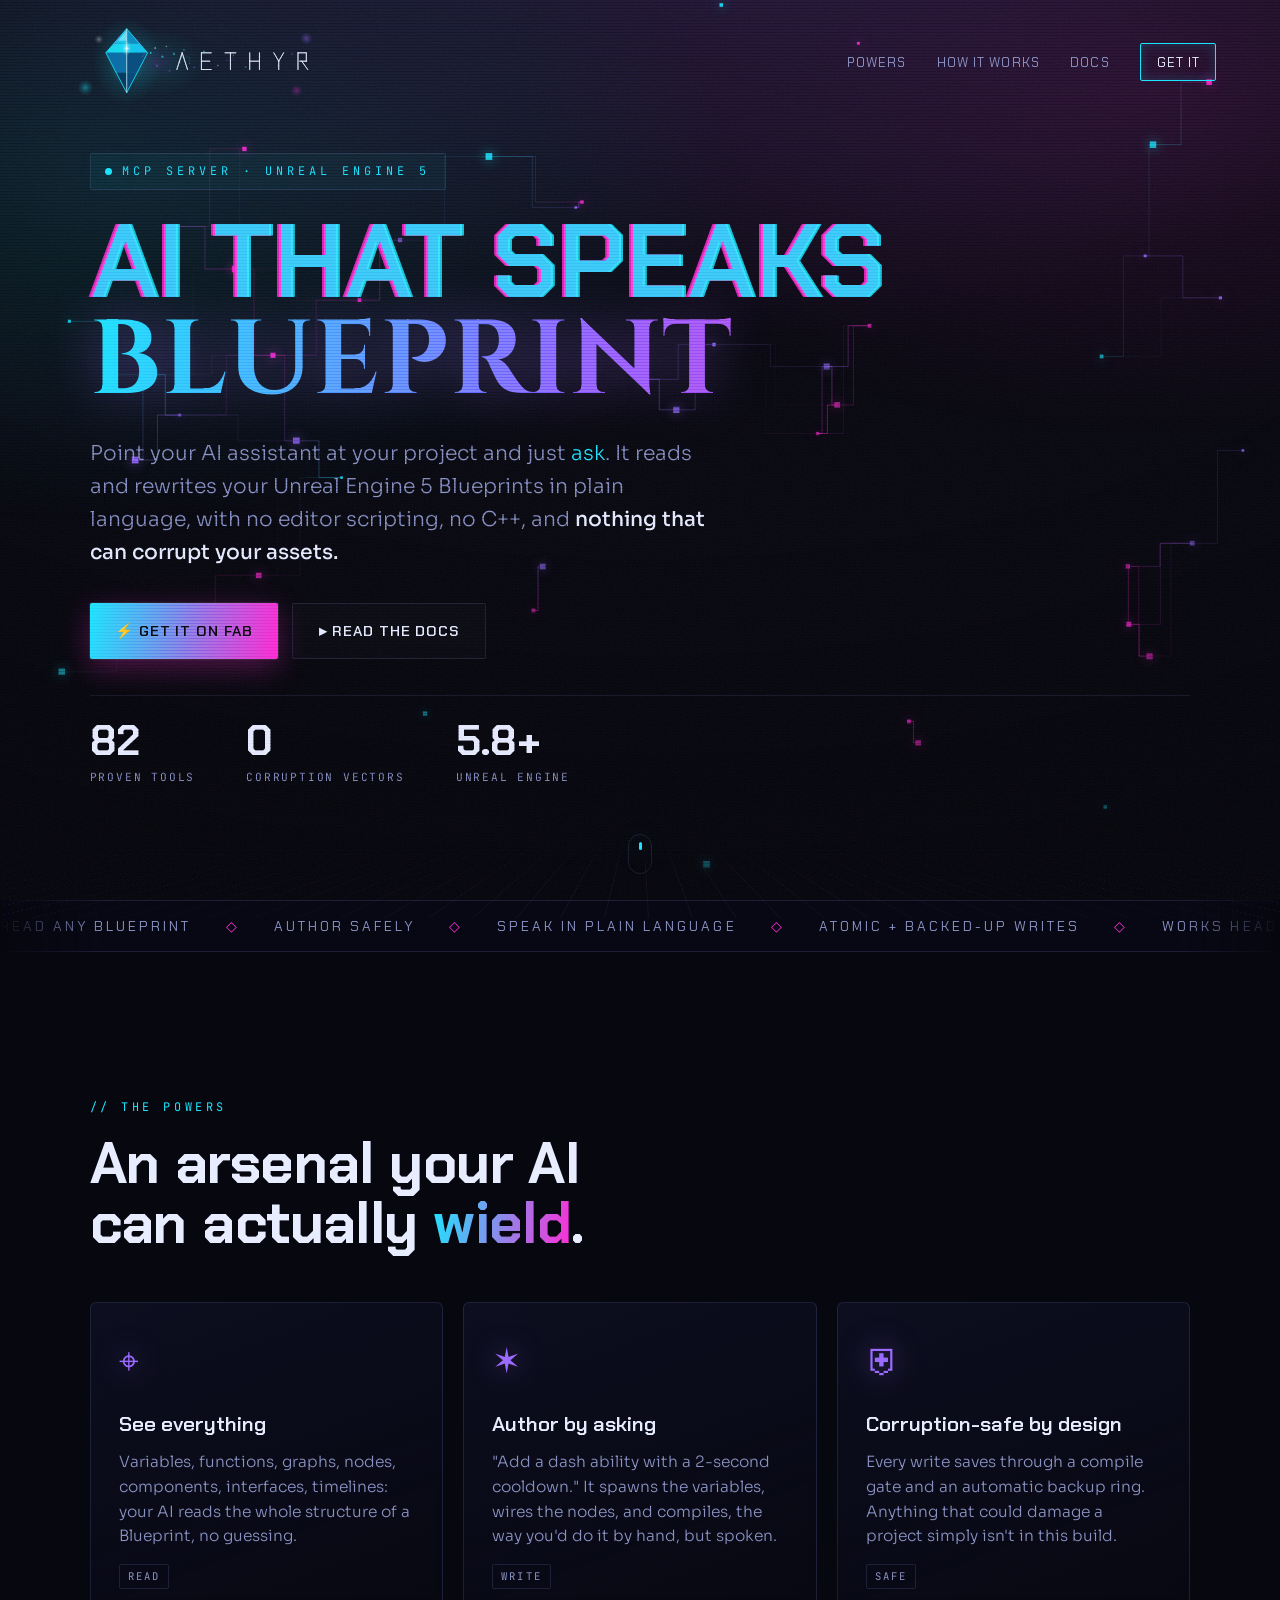
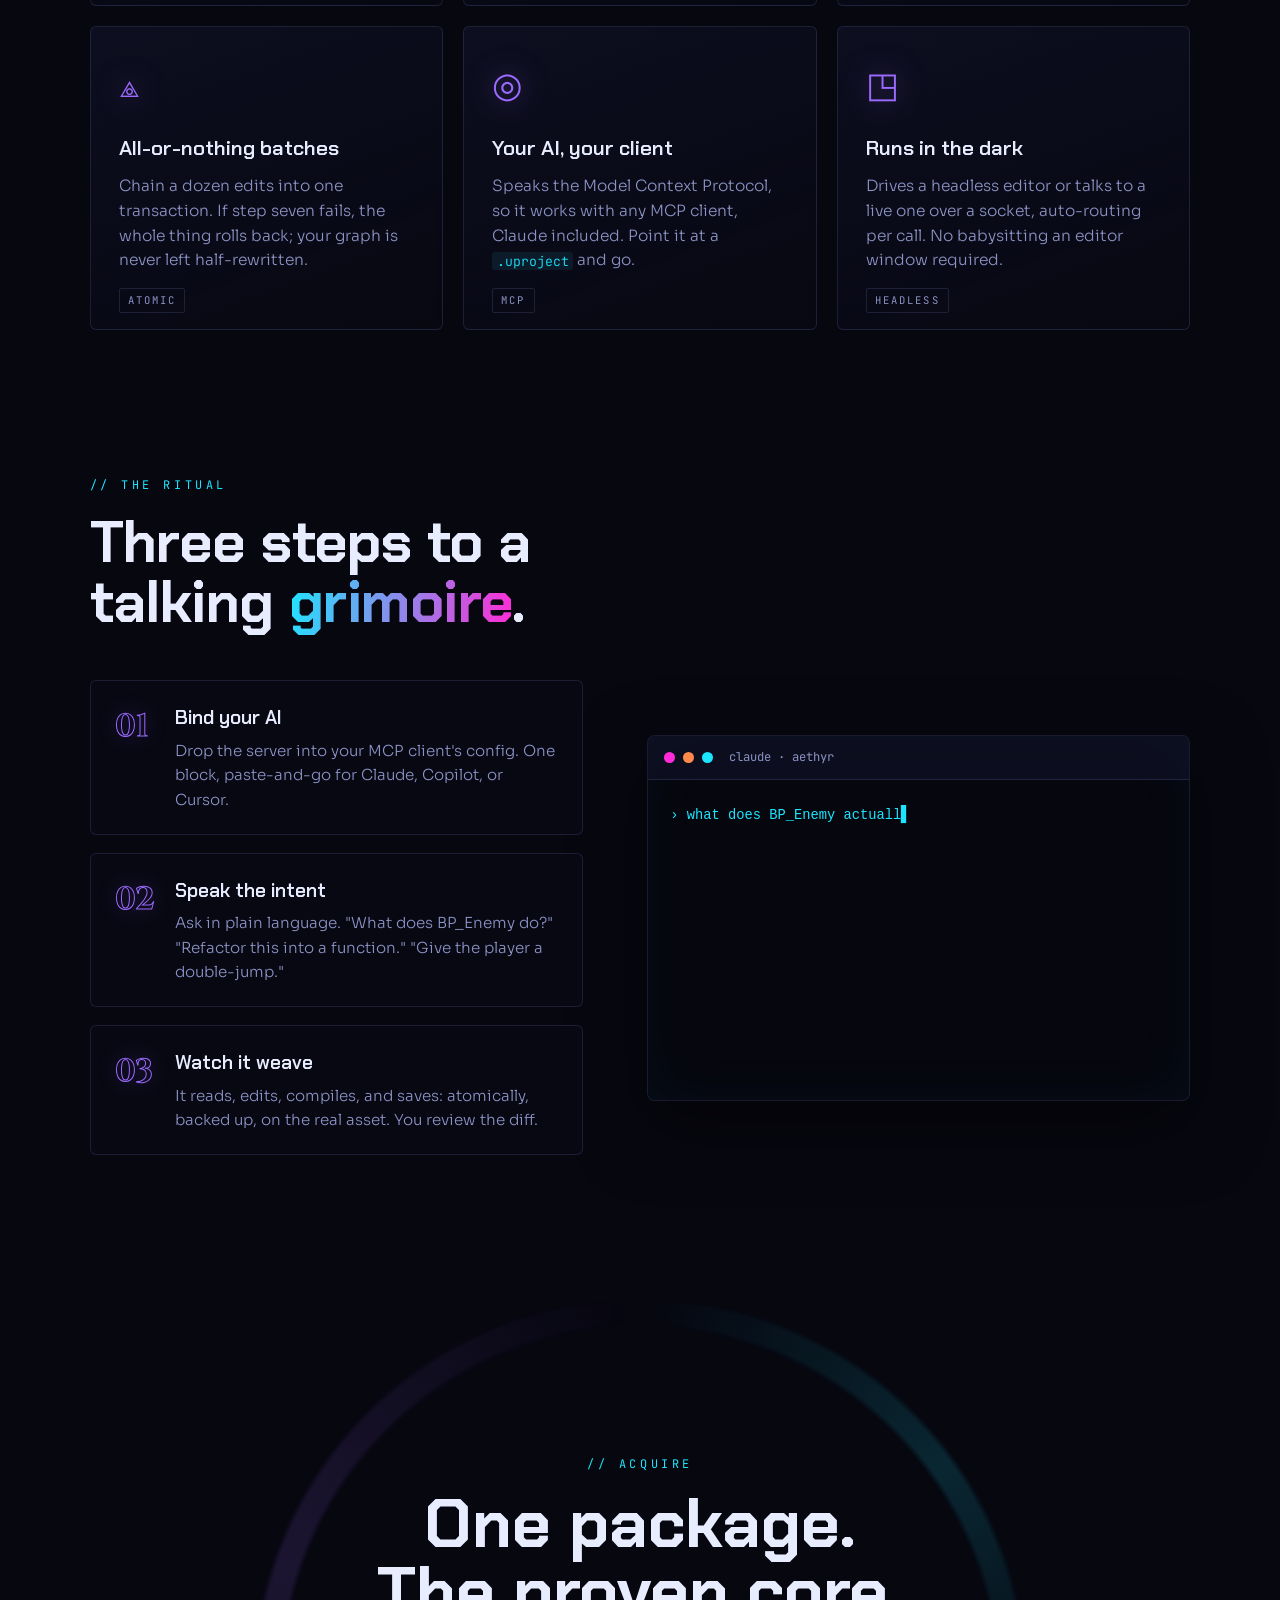
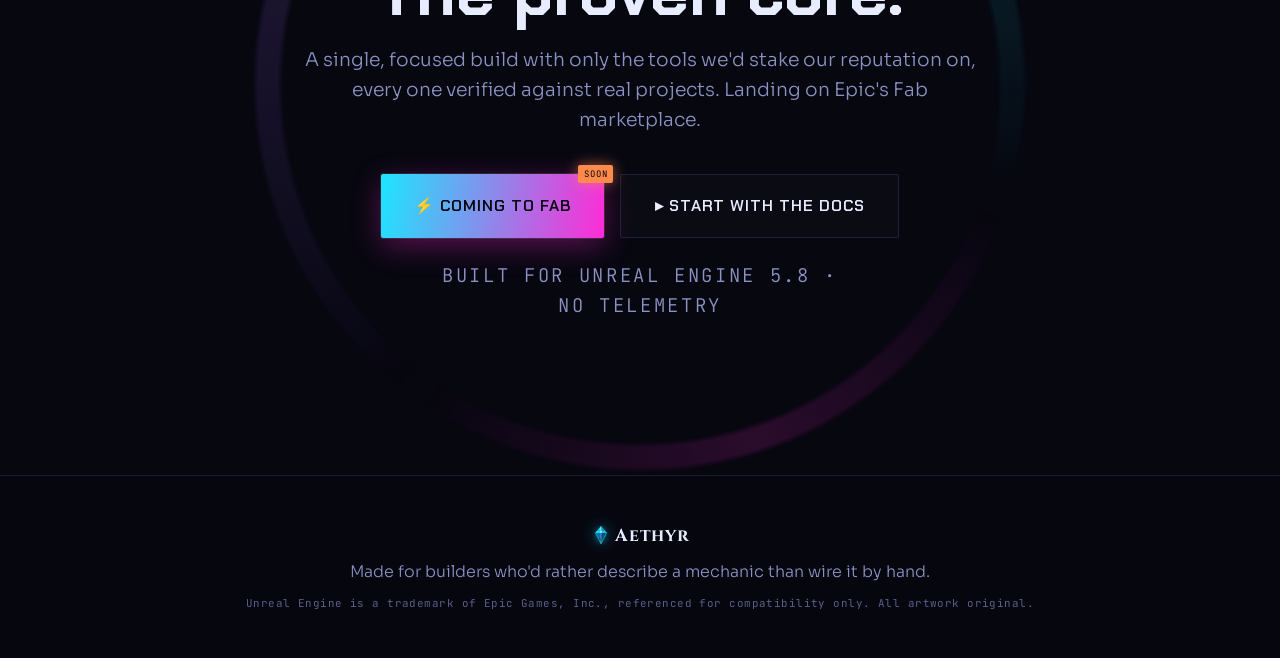
==== index.html @ cbe8a931 "Initial commit: Aethyr MCP product site Co-Authored-By: Claude Sonnet 4.6 <noreply@anthropic.com>" ====
<!DOCTYPE html>
<html lang="en">
<head>
<meta charset="UTF-8" />
<meta name="viewport" content="width=device-width, initial-scale=1.0" />
<title>Aethyr for Unreal Engine 5: AI that speaks Blueprint</title>
<meta name="description" content="A corruption-safe MCP server that lets any MCP client read and author Unreal Engine 5 Blueprints in plain language. 82 proven tools. No editor scripting." />
<link rel="preconnect" href="https://fonts.googleapis.com" />
<link rel="preconnect" href="https://fonts.gstatic.com" crossorigin />
<link href="https://fonts.googleapis.com/css2?family=Chakra+Petch:wght@400;500;600;700&family=Cinzel:wght@500;600;700&family=JetBrains+Mono:wght@400;500&family=Sora:wght@300;400;500;600&display=swap" rel="stylesheet" />
<link rel="stylesheet" href="css/styles.css" />
<link rel="icon" type="image/svg+xml" href="img/brand/aethyr-crystal.svg" />
<link rel="icon" type="image/png" sizes="48x48" href="img/brand/aethyr-favicon-48.png" />
<link rel="icon" type="image/png" sizes="32x32" href="img/brand/aethyr-favicon-32.png" />
<link rel="icon" type="image/png" sizes="16x16" href="img/brand/aethyr-favicon-16.png" />
<link rel="apple-touch-icon" href="img/brand/aethyr-icon-512.png" />
<meta name="theme-color" content="#070710" />
<!-- og:image should become an absolute https URL (plus a 1200x630 social card) once the domain is set. -->
<meta property="og:title" content="Aethyr for Unreal Engine 5: AI that speaks Blueprint" />
<meta property="og:description" content="A corruption-safe MCP server that lets any MCP client read and author Unreal Engine 5 Blueprints in plain language." />
<meta property="og:image" content="img/brand/aethyr-icon-512.png" />
<meta property="og:type" content="website" />
<meta name="twitter:card" content="summary_large_image" />
</head>
<body>

<!-- atmospheric overlays -->
<canvas id="constellation" aria-hidden="true"></canvas>
<div class="grid-horizon" aria-hidden="true"></div>
<div class="scanlines" aria-hidden="true"></div>
<div class="grain" aria-hidden="true"></div>
<div class="vignette" aria-hidden="true"></div>

<!-- nav -->
<header class="nav" id="nav">
  <a class="brand" href="#top" aria-label="Aethyr, home">
    <svg class="brand-lockup" xmlns="http://www.w3.org/2000/svg" viewBox="0 0 1120 380" role="img" aria-label="Aethyr">
      <title>Aethyr</title>
      <desc>Cyan crystal mark with the AETHYR wordmark and a particle weave on a deep void field.</desc>
      <!-- AETHYR master lockup. Palette per STYLE_GUIDE.md :root tokens. Cyan-led, white wordmark, void black. -->
      <defs>
        <radialGradient id="gemAura"><stop offset="0%" stop-color="#1ce6ff" stop-opacity=".40"/><stop offset="55%" stop-color="#1ce6ff" stop-opacity=".10"/><stop offset="100%" stop-color="#1ce6ff" stop-opacity="0"/></radialGradient>
        <radialGradient id="leak"><stop offset="0%" stop-color="#9b6bff" stop-opacity=".16"/><stop offset="45%" stop-color="#1ce6ff" stop-opacity=".06"/><stop offset="100%" stop-color="#1ce6ff" stop-opacity="0"/></radialGradient>
        <radialGradient id="coreGlow"><stop offset="0%" stop-color="#ffffff" stop-opacity=".85"/><stop offset="45%" stop-color="#bff7ff" stop-opacity=".30"/><stop offset="100%" stop-color="#bff7ff" stop-opacity="0"/></radialGradient>
        <radialGradient id="bokehCyan"><stop offset="0%" stop-color="#1ce6ff" stop-opacity=".42"/><stop offset="55%" stop-color="#1ce6ff" stop-opacity=".14"/><stop offset="100%" stop-color="#1ce6ff" stop-opacity="0"/></radialGradient>
        <radialGradient id="bokehViolet"><stop offset="0%" stop-color="#9b6bff" stop-opacity=".42"/><stop offset="55%" stop-color="#9b6bff" stop-opacity=".14"/><stop offset="100%" stop-color="#9b6bff" stop-opacity="0"/></radialGradient>
        <radialGradient id="bokehWhite"><stop offset="0%" stop-color="#e8ecff" stop-opacity=".38"/><stop offset="55%" stop-color="#e8ecff" stop-opacity=".12"/><stop offset="100%" stop-color="#e8ecff" stop-opacity="0"/></radialGradient>
        <radialGradient id="bokehMag"><stop offset="0%" stop-color="#ff2bd6" stop-opacity=".34"/><stop offset="55%" stop-color="#ff2bd6" stop-opacity=".12"/><stop offset="100%" stop-color="#ff2bd6" stop-opacity="0"/></radialGradient>
        <filter id="glow" x="-60%" y="-60%" width="220%" height="220%"><feGaussianBlur stdDeviation="2.6" result="b"/><feMerge><feMergeNode in="b"/><feMergeNode in="SourceGraphic"/></feMerge></filter>
      </defs>

      <ellipse cx="270" cy="185" rx="150" ry="190" fill="url(#gemAura)"/>
      <ellipse cx="400" cy="190" rx="220" ry="150" fill="url(#leak)"/>

      <!-- crystal -->
      <g>
        <polygon points="270,46 215,110 270,110" fill="#16c4ec"/>
        <polygon points="270,54 232,98 270,98" fill="#aef2ff" opacity=".55"/>
        <polygon points="270,46 270,110 325,110" fill="#0e8fc0"/>
        <polygon points="215,110 180,150 270,150 270,110" fill="#1ce6ff" opacity=".92"/>
        <polygon points="325,110 270,110 270,150 360,150" fill="#16c4ec"/>
        <polygon points="180,150 270,150 270,236 225,236" fill="#0e6ea8"/>
        <polygon points="270,150 360,150 315,236 270,236" fill="#0a4f80"/>
        <polygon points="225,236 270,236 270,322" fill="#083b62"/>
        <polygon points="270,236 315,236 270,322" fill="#0a4a78"/>
        <g class="xtl-edge" stroke="#1ce6ff" stroke-width="1" opacity=".35">
          <line x1="215" y1="110" x2="325" y2="110"/>
          <line x1="180" y1="150" x2="360" y2="150"/>
          <line x1="225" y1="236" x2="315" y2="236"/>
        </g>
        <ellipse class="xtl-core" cx="270" cy="130" rx="20" ry="34" fill="url(#coreGlow)"/>
        <g filter="url(#glow)" opacity=".9"><path d="M270,116 L272,130 L270,150 L268,130 Z" fill="#ffffff"/><path d="M256,131 L270,129 L284,131 L270,133 Z" fill="#ffffff" opacity=".7"/></g>
        <g filter="url(#glow)">
          <polygon class="xtl-edge" points="270,46 360,150 270,322 180,150" fill="none" stroke="#1ce6ff" stroke-width="2.2"/>
          <line class="xtl-cut" x1="270" y1="46" x2="270" y2="322" stroke="#cdf6ff" stroke-width="2"/>
          <line class="xtl-glint-violet" x1="300" y1="80" x2="330" y2="120" stroke="#9b6bff" stroke-width="1.5" opacity=".6"/>
          <line class="xtl-glint-magenta" x1="240" y1="80" x2="212" y2="118" stroke="#ff2bd6" stroke-width="1.5" opacity=".5"/>
          <line class="xtl-glint-ember" x1="350" y1="152" x2="335" y2="170" stroke="#ff8a4c" stroke-width="1.2" opacity=".45"/>
        </g>
      </g>

      <!-- particle weave -->
      <g class="xtl-weave">
        <polygon class="xtl-shard" style="--o:.85" points="372,144 380,152 369,154" fill="#1ce6ff" opacity=".85"/>
        <polygon class="xtl-shard" style="--o:.70" points="392,124 398,131 389,132" fill="#e8ecff" opacity=".70"/>
        <polygon class="xtl-shard" style="--o:.60" points="400,200 407,208 396,209" fill="#9b6bff" opacity=".60"/>
        <polygon class="xtl-shard" style="--o:.75" points="422,160 431,169 419,170" fill="#1ce6ff" opacity=".75"/>
        <polygon class="xtl-shard" style="--o:.60" points="440,118 445,124 437,125" fill="#e8ecff" opacity=".60"/>
        <polygon class="xtl-shard" style="--o:.50" points="454,222 460,229 450,230" fill="#ff2bd6" opacity=".50"/>
        <polygon class="xtl-shard" style="--o:.70" points="472,148 480,157 469,158" fill="#1ce6ff" opacity=".70"/>
        <polygon class="xtl-shard" style="--o:.60" points="496,184 503,191 493,192" fill="#e8ecff" opacity=".60"/>
        <polygon class="xtl-shard" style="--o:.60" points="516,132 522,139 513,140" fill="#1ce6ff" opacity=".60"/>
        <polygon class="xtl-shard" style="--o:.45" points="560,208 566,215 556,216" fill="#9b6bff" opacity=".45"/>
        <polygon class="xtl-shard" style="--o:.50" points="602,138 609,146 598,147" fill="#1ce6ff" opacity=".50"/>
        <polygon class="xtl-shard" style="--o:.45" points="662,200 668,207 658,208" fill="#e8ecff" opacity=".45"/>
        <polygon class="xtl-shard" style="--o:.40" points="722,150 727,156 719,157" fill="#ff2bd6" opacity=".40"/>
        <polygon class="xtl-shard" style="--o:.45" points="782,206 788,213 778,214" fill="#1ce6ff" opacity=".45"/>
        <polygon class="xtl-shard" style="--o:.40" points="842,160 847,166 839,167" fill="#e8ecff" opacity=".40"/>
        <polygon class="xtl-shard" style="--o:.40" points="922,200 928,207 918,208" fill="#1ce6ff" opacity=".40"/>
        <polygon class="xtl-shard" style="--o:.40" points="982,150 988,157 978,158" fill="#9b6bff" opacity=".40"/>
        <polygon class="xtl-shard" style="--o:.35" points="1042,182 1047,188 1038,189" fill="#e8ecff" opacity=".35"/>
      </g>

      <!-- blueprint-wire nod: right-angle elbows + typed pins -->
      <g class="xtl-wires">
        <polyline points="506,168 540,168 540,196" fill="none" stroke="#1ce6ff" stroke-width="1.4" stroke-linecap="round" opacity=".40"/>
        <circle cx="506" cy="168" r="2.4" fill="#1ce6ff" opacity=".55"/>
        <circle cx="540" cy="196" r="2.4" fill="#ff2bd6" opacity=".55"/>
        <polyline points="700,182 730,182 730,160" fill="none" stroke="#9b6bff" stroke-width="1.4" stroke-linecap="round" opacity=".35"/>
        <circle cx="700" cy="182" r="2.2" fill="#9b6bff" opacity=".50"/>
        <circle cx="730" cy="160" r="2.2" fill="#1ce6ff" opacity=".50"/>
      </g>

      <!-- wordmark: custom monoline caps, delta A, open R. White, no fill color. -->
      <g class="xtl-wordmark" filter="url(#glow)" fill="none" stroke="#eef1ff" stroke-width="3.2" stroke-linecap="round" stroke-linejoin="round">
        <path d="M509,150 L486,222 M509,150 L532,222"/>
        <path d="M592,150 L592,222 M592,150 L634,150 M592,186 L628,186 M592,222 L634,222"/>
        <path d="M694,150 L740,150 M717,150 L717,222"/>
        <path d="M800,150 L800,222 M842,150 L842,222 M800,186 L842,186"/>
        <path d="M904,150 L925,186 M946,150 L925,186 M925,186 L925,222"/>
        <path d="M1008,150 L1008,222 M1008,150 L1042,150 M1044,150 L1044,186 M1044,186 L1016,186 M1024,186 L1050,222"/>
      </g>

      <!-- foreground bokeh -->
      <circle cx="92" cy="300" r="34" fill="url(#bokehCyan)"/>
      <circle cx="1044" cy="88" r="28" fill="url(#bokehViolet)"/>
      <circle cx="150" cy="92" r="20" fill="url(#bokehWhite)"/>
      <circle cx="1002" cy="312" r="26" fill="url(#bokehMag)"/>
    </svg>
  </a>
  <nav class="nav-links">
    <a href="#features">Powers</a>
    <a href="#flow">How it works</a>
    <a href="docs/index.html">Docs</a>
    <a class="nav-cta" href="#summon">Get it</a>
  </nav>
</header>

<main id="top">

<!-- HERO -->
<section class="hero">
  <div class="hero-inner">
    <div class="eyebrow reveal" data-d="0">
      <span class="pulse-dot"></span> MCP&nbsp;SERVER · UNREAL&nbsp;ENGINE&nbsp;5
    </div>

    <h1 class="hero-title reveal" data-d="1">
      <span class="glitch" data-text="AI THAT SPEAKS">AI THAT SPEAKS</span>
      <span class="glitch arcane" data-text="BLUEPRINT">BLUEPRINT</span>
    </h1>

    <p class="hero-sub reveal" data-d="2">
      Point your AI assistant at your project and just <em>ask</em>.
      It reads and rewrites your Unreal&nbsp;Engine&nbsp;5 Blueprints in plain
      language, with no editor scripting, no C++, and <strong>nothing that can
      corrupt your assets.</strong>
    </p>

    <div class="hero-cta reveal" data-d="3">
      <a class="btn btn-primary" href="#summon">
        <span>⚡ Get it on Fab</span>
      </a>
      <a class="btn btn-ghost" href="docs/index.html">
        <span>▸ Read the docs</span>
      </a>
    </div>

    <ul class="hero-stats reveal" data-d="4">
      <li><b data-count="82">82</b><span>proven tools</span></li>
      <li><b>0</b><span>corruption vectors</span></li>
      <li><b>5.8+</b><span>Unreal Engine</span></li>
    </ul>
  </div>

  <a class="scroll-cue" href="#features" aria-label="Scroll down">
    <span></span>
  </a>
</section>

<!-- MARQUEE: one set; JS clones it to fill the viewport and mirrors it for a seamless loop -->
<div class="marquee" aria-hidden="true">
  <div class="marquee-track">
    <div class="marquee-set">
      <span>READ ANY BLUEPRINT</span><i>◇</i><span>AUTHOR SAFELY</span><i>◇</i><span>SPEAK IN PLAIN LANGUAGE</span><i>◇</i><span>ATOMIC + BACKED-UP WRITES</span><i>◇</i><span>WORKS HEADLESS</span><i>◇</i><span>ANY MCP CLIENT</span><i>◇</i>
    </div>
  </div>
</div>

<!-- FEATURES -->
<section class="features" id="features">
  <div class="section-head reveal-up">
    <span class="kicker">// THE&nbsp;POWERS</span>
    <h2>An arsenal your AI<br>can actually <span class="grad">wield</span>.</h2>
  </div>

  <div class="card-grid">
    <article class="card reveal-up" style="--i:0">
      <div class="card-glyph">⌖</div>
      <h3>See everything</h3>
      <p>Variables, functions, graphs, nodes, components, interfaces, timelines: your AI reads the whole structure of a Blueprint, no guessing.</p>
      <span class="card-tag">read</span>
    </article>
    <article class="card reveal-up" style="--i:1">
      <div class="card-glyph">✶</div>
      <h3>Author by asking</h3>
      <p>"Add a dash ability with a 2-second cooldown." It spawns the variables, wires the nodes, and compiles, the way you'd do it by hand, but spoken.</p>
      <span class="card-tag">write</span>
    </article>
    <article class="card reveal-up" style="--i:2">
      <div class="card-glyph">⛨</div>
      <h3>Corruption-safe by design</h3>
      <p>Every write saves through a compile gate and an automatic backup ring. Anything that could damage a project simply isn't in this build.</p>
      <span class="card-tag">safe</span>
    </article>
    <article class="card reveal-up" style="--i:3">
      <div class="card-glyph">⟁</div>
      <h3>All-or-nothing batches</h3>
      <p>Chain a dozen edits into one transaction. If step seven fails, the whole thing rolls back; your graph is never left half-rewritten.</p>
      <span class="card-tag">atomic</span>
    </article>
    <article class="card reveal-up" style="--i:4">
      <div class="card-glyph">◎</div>
      <h3>Your AI, your client</h3>
      <p>Speaks the Model Context Protocol, so it works with any MCP client, Claude included. Point it at a <code>.uproject</code> and go.</p>
      <span class="card-tag">mcp</span>
    </article>
    <article class="card reveal-up" style="--i:5">
      <div class="card-glyph">◳</div>
      <h3>Runs in the dark</h3>
      <p>Drives a headless editor or talks to a live one over a socket, auto-routing per call. No babysitting an editor window required.</p>
      <span class="card-tag">headless</span>
    </article>
  </div>
</section>

<!-- FLOW -->
<section class="flow" id="flow">
  <div class="section-head reveal-up">
    <span class="kicker">// THE&nbsp;RITUAL</span>
    <h2>Three steps to a<br>talking <span class="grad">grimoire</span>.</h2>
  </div>

  <div class="flow-wrap">
    <ol class="steps">
      <li class="step reveal-up" style="--i:0">
        <span class="step-no">01</span>
        <h3>Bind your AI</h3>
        <p>Drop the server into your MCP client's config. One block, paste-and-go for Claude, Copilot, or Cursor.</p>
      </li>
      <li class="step reveal-up" style="--i:1">
        <span class="step-no">02</span>
        <h3>Speak the intent</h3>
        <p>Ask in plain language. "What does BP_Enemy do?" "Refactor this into a function." "Give the player a double-jump."</p>
      </li>
      <li class="step reveal-up" style="--i:2">
        <span class="step-no">03</span>
        <h3>Watch it weave</h3>
        <p>It reads, edits, compiles, and saves: atomically, backed up, on the real asset. You review the diff.</p>
      </li>
    </ol>

    <div class="terminal reveal-up" style="--i:1">
      <div class="terminal-bar">
        <span class="dot"></span><span class="dot"></span><span class="dot"></span>
        <em>claude · aethyr</em>
      </div>
      <pre class="terminal-body"><code id="typed"></code><span class="caret">▋</span></pre>
    </div>
  </div>
</section>

<!-- SUMMON / CTA -->
<section class="summon" id="summon">
  <div class="summon-ring" aria-hidden="true"></div>
  <div class="summon-inner reveal-up">
    <span class="kicker">// ACQUIRE</span>
    <h2>One package.<br>The proven core.</h2>
    <p>A single, focused build with only the tools we'd stake our reputation on,
      every one verified against real projects. Landing on Epic's Fab marketplace.</p>
    <div class="summon-cta">
      <span class="soon-wrap">
        <a class="btn btn-primary big" href="#" data-soon>
          <span>⚡ Coming to Fab</span>
        </a>
      </span>
      <a class="btn btn-ghost big" href="docs/index.html">
        <span>▸ Start with the docs</span>
      </a>
    </div>
    <p class="fineprint">Built for Unreal&nbsp;Engine&nbsp;5.8 · no&nbsp;telemetry</p>
  </div>
</section>

</main>

<footer class="foot">
  <div class="foot-brand">
    <img class="foot-mark" src="img/brand/aethyr-crystal.svg" alt="" aria-hidden="true" width="20" height="20"> Aethyr
  </div>
  <p class="foot-note">Made for builders who'd rather describe a mechanic than wire it by hand.</p>
  <p class="foot-legal">Unreal Engine is a trademark of Epic Games, Inc., referenced for compatibility only. All artwork original.</p>
</footer>

<script src="js/main.js"></script>
</body>
</html>
---- css/styles.css ----
/* =========================================================================
   Aethyr: "Arcane Terminal"
   Cyberpunk neon × holographic sci-fi × arcane fantasy. Original art only.
   Brand tokens, type, motion, and IP rules: ../../STYLE_GUIDE.md
   (see "Brand and visual identity"). Keep this :root the source of truth.
   ========================================================================= */

:root{
  --void:#070710;
  --void-2:#0b0b1a;
  --panel:rgba(20,22,46,.46);
  --cyan:#1ce6ff;
  --magenta:#ff2bd6;
  --violet:#9b6bff;
  --ember:#ff8a4c;
  --ink:#e8ecff;
  --ink-dim:#8b93c4;
  --line:rgba(130,150,230,.16);
  --glow-cyan:0 0 24px rgba(28,230,255,.55);
  --glow-mag:0 0 24px rgba(255,43,214,.5);
  --f-display:'Chakra Petch',sans-serif;
  --f-arcane:'Cinzel',serif;
  --f-body:'Sora',sans-serif;
  --f-mono:'JetBrains Mono',monospace;
  --ease:cubic-bezier(.2,.7,.2,1);
}

*{box-sizing:border-box;margin:0;padding:0}
html{scroll-behavior:smooth}
body{
  font-family:var(--f-body);
  background:var(--void);
  color:var(--ink);
  line-height:1.6;
  overflow-x:hidden;
  -webkit-font-smoothing:antialiased;
}
a{color:inherit;text-decoration:none}
::selection{background:var(--magenta);color:#0a0a14}

/* ---- atmospheric layers (fixed, behind everything) ---- */
#constellation,.grid-horizon,.scanlines,.grain,.vignette{
  position:fixed;inset:0;pointer-events:none;z-index:0;
}
#constellation{z-index:1}
.grid-horizon{
  z-index:0;
  background:
    radial-gradient(120% 80% at 50% -10%, rgba(155,107,255,.18), transparent 60%),
    radial-gradient(90% 70% at 90% 10%, rgba(255,43,214,.12), transparent 55%),
    radial-gradient(90% 70% at 8% 20%, rgba(28,230,255,.12), transparent 55%);
}
.grid-horizon::after{
  content:"";position:absolute;left:-25%;right:-25%;bottom:-2vh;height:55vh;
  background-image:
    linear-gradient(rgba(28,230,255,.20) 1px,transparent 1px),
    linear-gradient(90deg,rgba(155,107,255,.18) 1px,transparent 1px);
  background-size:44px 44px;
  transform:perspective(50vh) rotateX(72deg);
  transform-origin:50% 100%;
  -webkit-mask-image:linear-gradient(transparent,#000 70%);
  mask-image:linear-gradient(transparent,#000 70%);
  animation:grid-drift 14s linear infinite;
}
@keyframes grid-drift{to{background-position:0 44px,44px 0}}
.scanlines{
  z-index:7;opacity:.45;mix-blend-mode:overlay;
  background:repeating-linear-gradient(0deg,rgba(0,0,0,.5) 0 1px,transparent 1px 3px);
  animation:scan 7s linear infinite;
}
@keyframes scan{to{background-position:0 600px}}
.grain{
  z-index:8;opacity:.06;
  background-image:url("data:image/svg+xml,%3Csvg xmlns='http://www.w3.org/2000/svg' width='160' height='160'%3E%3Cfilter id='n'%3E%3CfeTurbulence type='fractalNoise' baseFrequency='.9' numOctaves='2'/%3E%3C/filter%3E%3Crect width='100%25' height='100%25' filter='url(%23n)'/%3E%3C/svg%3E");
}
.vignette{
  /* below content (z-index 5) so it darkens the backdrop edges only and never
     paints over the footer / summon text; softer stop so the bottom stays legible */
  z-index:3;
  background:radial-gradient(120% 100% at 50% 0%,transparent 62%,rgba(3,3,8,.5) 100%);
}

/* ---- nav ---- */
.nav{
  position:fixed;top:0;left:0;right:0;z-index:20;
  display:flex;align-items:center;justify-content:space-between;
  padding:18px clamp(18px,5vw,64px);
  transition:background .4s var(--ease),backdrop-filter .4s,border-color .4s;
  border-bottom:1px solid transparent;
}
.nav.solid{
  background:rgba(7,7,16,.72);
  backdrop-filter:blur(14px) saturate(140%);
  border-bottom:1px solid var(--line);
}
.brand{display:flex;align-items:center;gap:.6rem}
.brand-lockup{width:clamp(150px,22vw,260px);height:auto;display:block}
.vh{position:absolute;width:1px;height:1px;padding:0;margin:-1px;overflow:hidden;
  clip:rect(0 0 0 0);white-space:nowrap;border:0}
/* couple the lockup's themable strokes to the brand tokens
   (leave .xtl-cut and the bespoke facet tints baked into the SVG) */
.brand-lockup .xtl-edge{stroke:var(--cyan)}
.xtl-wordmark{stroke:var(--ink)}
.xtl-glint-violet{stroke:var(--violet)}
.xtl-glint-magenta{stroke:var(--magenta)}
.xtl-glint-ember{stroke:var(--ember)}
.nav-links{display:flex;align-items:center;gap:clamp(14px,2.4vw,34px);
  font-family:var(--f-display);font-size:.82rem;letter-spacing:.08em;text-transform:uppercase}
.nav-links a{color:var(--ink-dim);transition:color .25s}
.nav-links a:hover{color:var(--ink)}
.nav-cta{
  color:var(--ink)!important;border:1px solid var(--cyan);
  padding:.45rem .95rem;border-radius:2px;
  box-shadow:inset 0 0 12px rgba(28,230,255,.18);
}
.nav-cta:hover{background:rgba(28,230,255,.12);box-shadow:var(--glow-cyan)}

/* ---- reveal primitives ---- */
.reveal,.reveal-up{opacity:0;transition:opacity .9s var(--ease),transform .9s var(--ease)}
.reveal{transform:translateY(18px)}
.reveal-up{transform:translateY(40px)}
.reveal.in,.reveal-up.in{opacity:1;transform:none}
.card.in,.step.in,.terminal.in{transition-delay:calc(var(--i,0)*90ms)}

/* ---- HERO ---- */
.hero{position:relative;z-index:5;min-height:100vh;
  display:flex;flex-direction:column;justify-content:center;
  padding:120px clamp(20px,7vw,120px) 80px;max-width:1320px;margin:0 auto}
.eyebrow{display:inline-flex;align-items:center;gap:.6rem;width:max-content;
  font-family:var(--f-mono);font-size:.74rem;letter-spacing:.34em;color:var(--cyan);
  padding:.5rem .9rem;border:1px solid var(--line);border-radius:2px;
  background:rgba(28,230,255,.05);text-transform:uppercase}
.pulse-dot{width:7px;height:7px;border-radius:50%;background:var(--cyan);
  box-shadow:var(--glow-cyan);animation:pulse 1.8s ease-in-out infinite}
@keyframes pulse{50%{opacity:.3;transform:scale(.7)}}
.hero-title{font-family:var(--f-display);font-weight:700;
  font-size:clamp(2.7rem,8.2vw,7rem);line-height:.95;letter-spacing:-.01em;
  margin:1.4rem 0 1.6rem;text-transform:uppercase}
.hero-title .glitch{display:block}
.hero-title .arcane{
  font-family:var(--f-arcane);font-weight:700;letter-spacing:.01em;
  background:linear-gradient(100deg,var(--cyan),var(--violet) 45%,var(--magenta));
  -webkit-background-clip:text;background-clip:text;color:transparent;
  filter:drop-shadow(0 0 26px rgba(155,107,255,.45));
}
.hero-sub{max-width:42ch;font-size:clamp(1.02rem,1.7vw,1.28rem);color:var(--ink-dim);
  font-weight:300}
.hero-sub strong{color:var(--ink);font-weight:500}
.hero-sub em{color:var(--cyan);font-style:normal}
.hero-cta{display:flex;flex-wrap:wrap;gap:14px;margin:2.2rem 0}
.hero-stats{display:flex;flex-wrap:wrap;gap:clamp(20px,4vw,52px);list-style:none;
  margin-top:1rem;padding-top:1.6rem;border-top:1px solid var(--line)}
.hero-stats li{display:flex;flex-direction:column}
.hero-stats b{font-family:var(--f-display);font-size:clamp(1.8rem,3.4vw,2.6rem);
  font-weight:700;color:var(--ink);line-height:1}
.hero-stats span{font-family:var(--f-mono);font-size:.7rem;letter-spacing:.16em;
  color:var(--ink-dim);text-transform:uppercase;margin-top:.4rem}

/* glitch */
.glitch{position:relative}
.glitch::before,.glitch::after{
  content:attr(data-text);position:absolute;inset:0;clip-path:inset(0);
  opacity:.85;pointer-events:none}
.glitch::before{color:var(--magenta);transform:translate(-2px,0);
  animation:gl-a 3.6s steps(2,end) infinite}
.glitch::after{color:var(--cyan);transform:translate(2px,0);
  animation:gl-b 3.2s steps(2,end) infinite}
.glitch.arcane::before,.glitch.arcane::after{display:none}
@keyframes gl-a{
  0%,92%,100%{clip-path:inset(0 0 100% 0);transform:translate(-2px,0)}
  93%{clip-path:inset(20% 0 35% 0);transform:translate(3px,-1px)}
  96%{clip-path:inset(62% 0 8% 0);transform:translate(-3px,1px)}}
@keyframes gl-b{
  0%,90%,100%{clip-path:inset(0 0 100% 0);transform:translate(2px,0)}
  91%{clip-path:inset(48% 0 20% 0);transform:translate(-3px,0)}
  97%{clip-path:inset(10% 0 70% 0);transform:translate(3px,1px)}}

/* buttons */
.btn{position:relative;display:inline-flex;align-items:center;justify-content:center;
  font-family:var(--f-display);font-weight:600;font-size:.92rem;letter-spacing:.06em;
  padding:.95rem 1.6rem;border-radius:2px;text-transform:uppercase;
  transition:transform .2s var(--ease),box-shadow .3s,background .3s;overflow:hidden}
.btn.big{padding:1.15rem 2.1rem;font-size:1rem}
.btn-primary{color:#06060f;background:linear-gradient(100deg,var(--cyan),var(--magenta));
  box-shadow:0 0 0 1px rgba(255,255,255,.1),0 8px 30px rgba(255,43,214,.32)}
.btn-primary:hover{transform:translateY(-2px);
  box-shadow:0 0 0 1px rgba(255,255,255,.2),0 12px 44px rgba(28,230,255,.5)}
.btn-primary::after{content:"";position:absolute;inset:0;
  background:linear-gradient(110deg,transparent 30%,rgba(255,255,255,.5),transparent 70%);
  transform:translateX(-130%);transition:transform .6s var(--ease)}
.btn-primary:hover::after{transform:translateX(130%)}
.btn-ghost{color:var(--ink);border:1px solid var(--line);background:rgba(255,255,255,.02)}
.btn-ghost:hover{border-color:var(--cyan);color:#fff;
  box-shadow:inset 0 0 18px rgba(28,230,255,.12);transform:translateY(-2px)}
/* SOON badge lives on a wrapper (not the .btn) so it can sit OUTSIDE the button.
   The button keeps overflow:hidden for its shimmer sweep, which would otherwise clip it. */
.soon-wrap{position:relative;display:inline-flex}
.soon-wrap::before{content:"SOON";position:absolute;top:-9px;right:-9px;z-index:3;
  font-family:var(--f-mono);font-size:.56rem;letter-spacing:.1em;color:#06060f;
  background:var(--ember);padding:.12rem .35rem;border-radius:2px;
  box-shadow:0 0 14px rgba(255,138,76,.6);pointer-events:none}

/* scroll cue */
.scroll-cue{position:absolute;bottom:26px;left:50%;transform:translateX(-50%);
  width:24px;height:40px;border:1px solid var(--line);border-radius:14px;
  display:flex;justify-content:center;padding-top:7px}
.scroll-cue span{width:3px;height:8px;border-radius:2px;background:var(--cyan);
  box-shadow:var(--glow-cyan);animation:cue 1.7s var(--ease) infinite}
@keyframes cue{0%{opacity:0;transform:translateY(-4px)}40%{opacity:1}100%{opacity:0;transform:translateY(12px)}}

/* ---- marquee ---- */
.marquee{position:relative;z-index:5;border-top:1px solid var(--line);
  border-bottom:1px solid var(--line);background:rgba(11,11,26,.6);
  padding:14px 0;overflow:hidden;-webkit-mask-image:linear-gradient(90deg,transparent,#000 8%,#000 92%,transparent);
  mask-image:linear-gradient(90deg,transparent,#000 8%,#000 92%,transparent)}
.marquee-track{display:flex;width:max-content;will-change:transform;
  animation:march var(--marquee-dur,40s) linear infinite}
.marquee-set{display:flex;gap:34px;padding-right:34px;flex-shrink:0;align-items:center;
  font-family:var(--f-display);font-size:.86rem;letter-spacing:.22em;color:var(--ink-dim);
  text-transform:uppercase;white-space:nowrap}
.marquee-set i{color:var(--magenta);font-style:normal}
@keyframes march{to{transform:translateX(-50%)}}

/* ---- section heads ---- */
.section-head{max-width:1320px;margin:0 auto;padding:clamp(70px,11vw,150px) clamp(20px,7vw,120px) 0}
.kicker{font-family:var(--f-mono);font-size:.74rem;letter-spacing:.3em;color:var(--cyan);
  text-transform:uppercase}
.section-head h2{font-family:var(--f-display);font-weight:700;
  font-size:clamp(2rem,5vw,3.6rem);line-height:1.04;margin-top:1rem;letter-spacing:-.01em}
.grad{background:linear-gradient(100deg,var(--cyan),var(--magenta));
  -webkit-background-clip:text;background-clip:text;color:transparent}

/* ---- features ---- */
.features{position:relative;z-index:5}
.card-grid{max-width:1320px;margin:0 auto;padding:48px clamp(20px,7vw,120px) 0;
  display:grid;grid-template-columns:repeat(auto-fit,minmax(290px,1fr));gap:20px}
.card{position:relative;padding:30px 28px 56px;border:1px solid var(--line);border-radius:6px;
  background:linear-gradient(160deg,rgba(20,22,46,.5),rgba(10,10,22,.4));
  backdrop-filter:blur(6px);overflow:hidden;transition:transform .35s var(--ease),border-color .35s}
.card::before{content:"";position:absolute;inset:0;border-radius:6px;padding:1px;
  background:linear-gradient(140deg,var(--cyan),transparent 40%,transparent 60%,var(--magenta));
  -webkit-mask:linear-gradient(#000 0 0) content-box,linear-gradient(#000 0 0);
  -webkit-mask-composite:xor;mask-composite:exclude;opacity:0;transition:opacity .35s}
.card:hover{transform:translateY(-6px);border-color:transparent}
.card:hover::before{opacity:1}
.card:hover .card-glyph{color:var(--cyan);text-shadow:var(--glow-cyan);transform:rotate(-8deg) scale(1.08)}
.card-glyph{font-size:2.2rem;color:var(--violet);transition:.4s var(--ease);display:inline-block;
  filter:drop-shadow(0 0 14px rgba(155,107,255,.5))}
.card h3{font-family:var(--f-display);font-weight:600;font-size:1.3rem;margin:1.1rem 0 .6rem}
.card p{color:var(--ink-dim);font-size:.97rem;font-weight:300}
.card code{font-family:var(--f-mono);font-size:.85em;color:var(--cyan);
  background:rgba(28,230,255,.08);padding:.05em .35em;border-radius:3px}
.card-tag{position:absolute;bottom:16px;left:28px;font-family:var(--f-mono);font-size:.66rem;
  letter-spacing:.2em;text-transform:uppercase;color:var(--ink-dim);
  border:1px solid var(--line);padding:.2rem .5rem;border-radius:2px}

/* ---- flow ---- */
.flow{position:relative;z-index:5}
.flow-wrap{max-width:1320px;margin:0 auto;padding:48px clamp(20px,7vw,120px) 0;
  display:grid;grid-template-columns:1fr 1.1fr;gap:clamp(28px,5vw,64px);align-items:center}
.steps{list-style:none;display:flex;flex-direction:column;gap:18px}
.step{position:relative;padding:22px 24px 22px 84px;border:1px solid var(--line);border-radius:6px;
  background:rgba(12,12,26,.4);transition:border-color .3s,background .3s}
.step:hover{border-color:var(--violet);background:rgba(20,16,40,.5)}
.step-no{position:absolute;left:24px;top:20px;font-family:var(--f-arcane);font-weight:700;
  font-size:2rem;color:transparent;-webkit-text-stroke:1px var(--violet);
  filter:drop-shadow(0 0 10px rgba(155,107,255,.4))}
.step h3{font-family:var(--f-display);font-weight:600;font-size:1.2rem;margin-bottom:.3rem}
.step p{color:var(--ink-dim);font-size:.95rem;font-weight:300}

.terminal{border:1px solid var(--line);border-radius:8px;overflow:hidden;
  background:rgba(6,6,14,.86);box-shadow:0 24px 70px rgba(0,0,0,.55),inset 0 0 60px rgba(28,230,255,.04)}
.terminal-bar{display:flex;align-items:center;gap:8px;padding:12px 16px;
  border-bottom:1px solid var(--line);background:rgba(20,22,46,.5)}
.terminal-bar .dot{width:11px;height:11px;border-radius:50%;background:#2a2d4d}
.terminal-bar .dot:nth-child(1){background:var(--magenta)}
.terminal-bar .dot:nth-child(2){background:var(--ember)}
.terminal-bar .dot:nth-child(3){background:var(--cyan)}
.terminal-bar em{margin-left:8px;font-family:var(--f-mono);font-size:.76rem;color:var(--ink-dim);font-style:normal}
.terminal-body{padding:22px 22px 26px;font-family:var(--f-mono);font-size:.86rem;
  line-height:1.85;min-height:320px;white-space:pre-wrap;color:var(--ink)}
.terminal-body .u{color:var(--cyan)}
.terminal-body .a{color:var(--violet)}
.terminal-body .ok{color:#54f0a8}
.terminal-body .dim{color:var(--ink-dim)}
.caret{display:inline-block;width:9px;color:var(--cyan);animation:blink 1s steps(1) infinite}
@keyframes blink{50%{opacity:0}}

/* ---- summon / CTA ---- */
.summon{position:relative;z-index:5;margin-top:clamp(70px,11vw,150px);
  padding:clamp(80px,12vw,170px) 20px;display:flex;justify-content:center;text-align:center;overflow:hidden}
.summon-ring{position:absolute;top:50%;left:50%;width:min(120vw,900px);aspect-ratio:1;
  transform:translate(-50%,-50%);border-radius:50%;
  background:conic-gradient(from 0deg,transparent,rgba(28,230,255,.16),transparent 30%,rgba(255,43,214,.16),transparent 60%,rgba(155,107,255,.16),transparent);
  -webkit-mask:radial-gradient(circle,transparent 56%,#000 57%,#000 60%,transparent 61%);
  mask:radial-gradient(circle,transparent 56%,#000 57%,#000 60%,transparent 61%);
  animation:summon-spin 26s linear infinite;opacity:.9}
@keyframes summon-spin{from{transform:translate(-50%,-50%) rotate(0deg)}to{transform:translate(-50%,-50%) rotate(360deg)}}
.summon-inner{position:relative;max-width:680px}
.summon-inner h2{font-family:var(--f-display);font-weight:700;
  font-size:clamp(2.2rem,6vw,4.2rem);line-height:1;margin:1rem 0 1.2rem}
.summon-inner>p{color:var(--ink-dim);font-size:clamp(1rem,1.8vw,1.18rem);font-weight:300;
  max-width:48ch;margin:0 auto}
.summon-cta{display:flex;flex-wrap:wrap;gap:16px;justify-content:center;margin:2.4rem 0 1.4rem}
.fineprint{font-family:var(--f-mono);font-size:.74rem;letter-spacing:.14em;color:var(--ink-dim);
  text-transform:uppercase}

/* ---- footer ---- */
.foot{position:relative;z-index:5;border-top:1px solid var(--line);
  padding:46px clamp(20px,7vw,120px);background:rgba(7,7,16,.7);text-align:center}
.foot-brand{font-family:var(--f-arcane);font-weight:700;font-size:1.1rem;letter-spacing:.04em}
.foot-mark{width:20px;height:20px;vertical-align:-4px;
  filter:drop-shadow(0 0 8px rgba(28,230,255,.45))}
.foot-note{color:var(--ink-dim);margin:.6rem 0;font-weight:300}
.foot-legal{font-family:var(--f-mono);font-size:.68rem;color:#5a608a;letter-spacing:.04em}

/* ---- brand lockup micro-animation ----
   Cheap (small SVG), so it stays on for mobile; the global
   prefers-reduced-motion:reduce rule below turns it off when requested.
   Every keyframe returns to its 0% state so each loop is seamless. */
@media (prefers-reduced-motion: no-preference){
  .brand-lockup{animation:aethyr-breathe 6s var(--ease) infinite}
  @keyframes aethyr-breathe{0%,100%{opacity:.94}50%{opacity:1}}

  .brand-lockup .xtl-core{transform-box:fill-box;transform-origin:center;
    animation:xtl-core-breathe 6.5s var(--ease) infinite}
  @keyframes xtl-core-breathe{0%,100%{opacity:.78}50%{opacity:1}}

  .xtl-glint-violet{animation:xtl-glint 5.5s var(--ease) infinite}
  .xtl-glint-magenta{animation:xtl-glint 5.5s var(--ease) .9s infinite}
  .xtl-glint-ember{animation:xtl-glint 5.5s var(--ease) 1.8s infinite}
  @keyframes xtl-glint{0%,100%{opacity:.35}50%{opacity:.7}}

  .brand-lockup .xtl-shard{animation:xtl-twinkle 7s ease-in-out infinite}
  .brand-lockup .xtl-shard:nth-child(3n){animation-duration:8.5s;animation-delay:1.2s}
  .brand-lockup .xtl-shard:nth-child(3n+1){animation-duration:6s;animation-delay:.6s}
  @keyframes xtl-twinkle{
    0%,100%{opacity:var(--o,.6);transform:translateX(0)}
    50%{opacity:calc(var(--o,.6)*.6);transform:translateX(1.5px)}}
}

/* ---- responsive ---- */
@media(max-width:860px){
  .flow-wrap{grid-template-columns:1fr}
  .nav-links a:not(.nav-cta){display:none}
}
/* mobile: drop the GPU-heavy compositing layers (full-screen blend-mode overlays)
   and the drifting canvas so the page renders smoothly on phones. The static
   gradient backdrop (grid horizon + vignette) stays; the canvas is skipped in JS. */
@media(max-width:760px){
  .scanlines,.grain{display:none}
  .summon-ring{animation:none;opacity:.4}
}
@media(prefers-reduced-motion:reduce){
  *{animation:none!important}
  .reveal,.reveal-up{opacity:1;transform:none}
  html{scroll-behavior:auto}
}
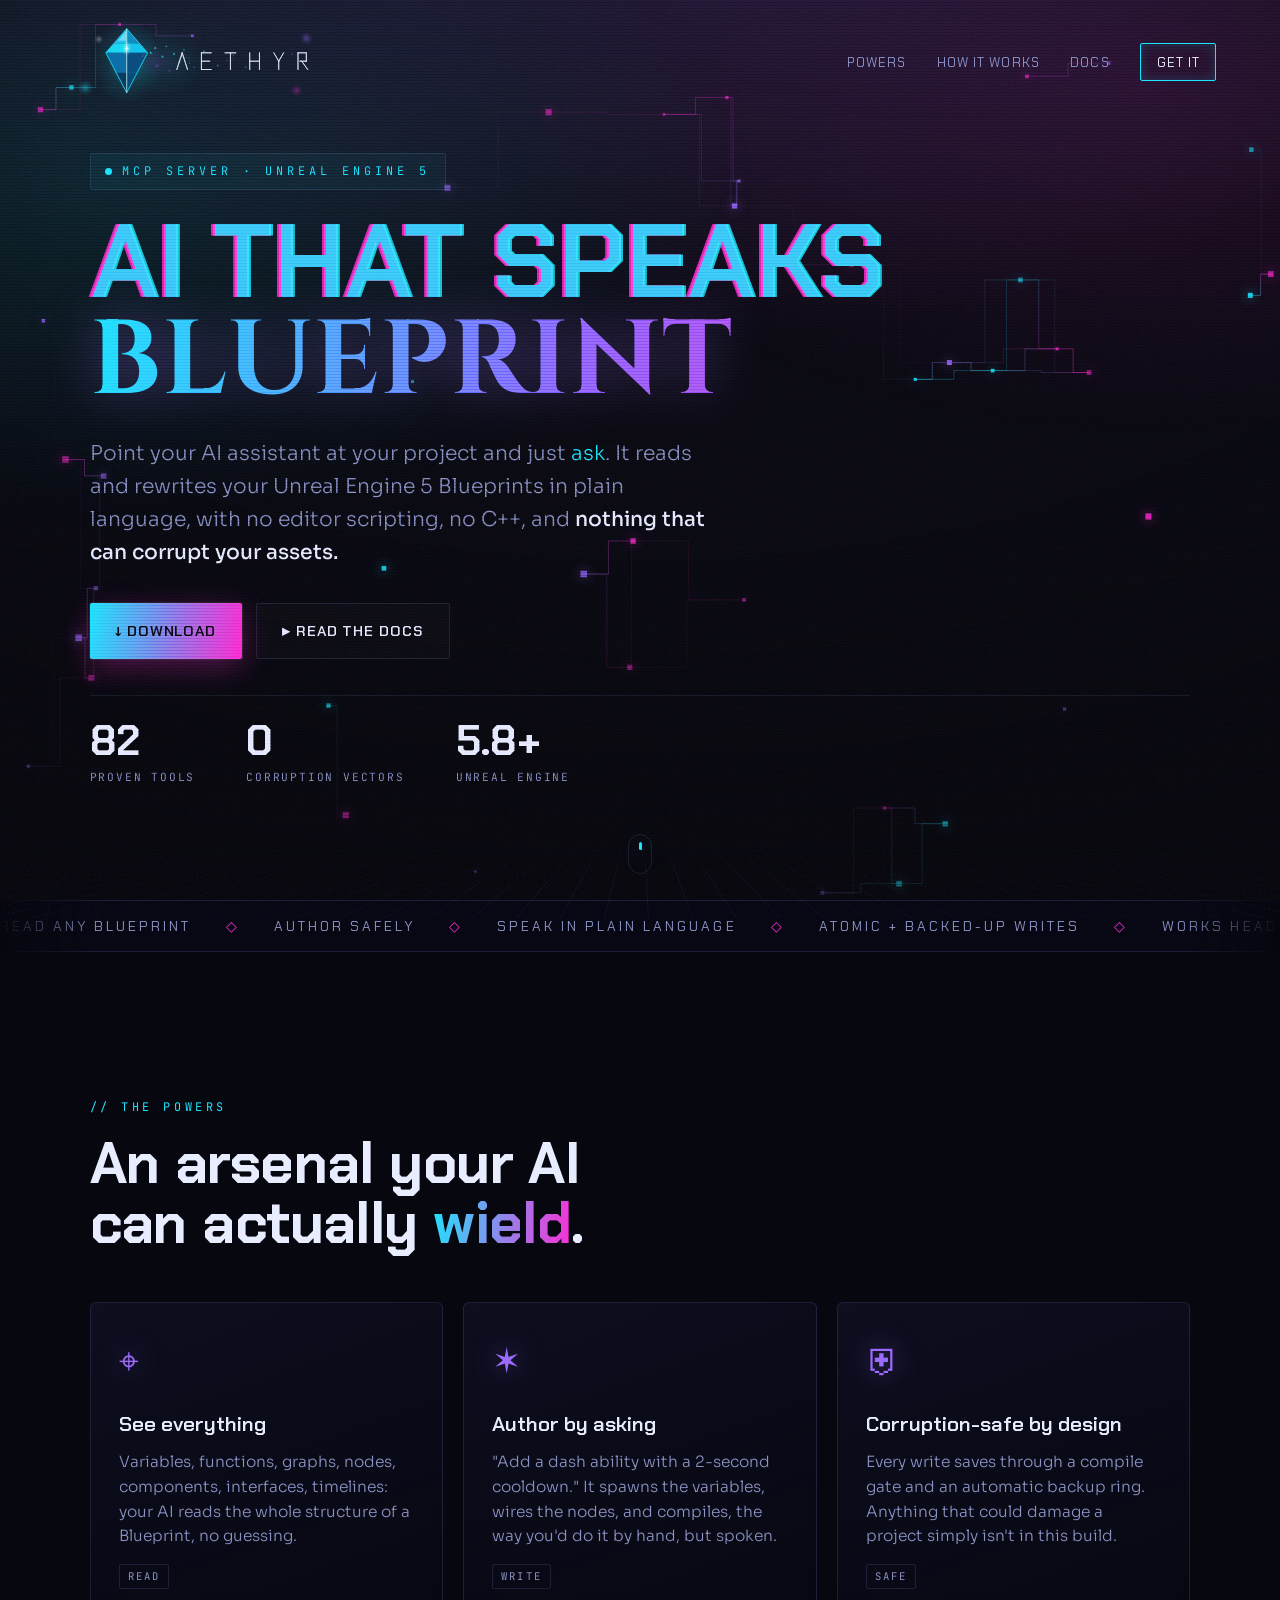
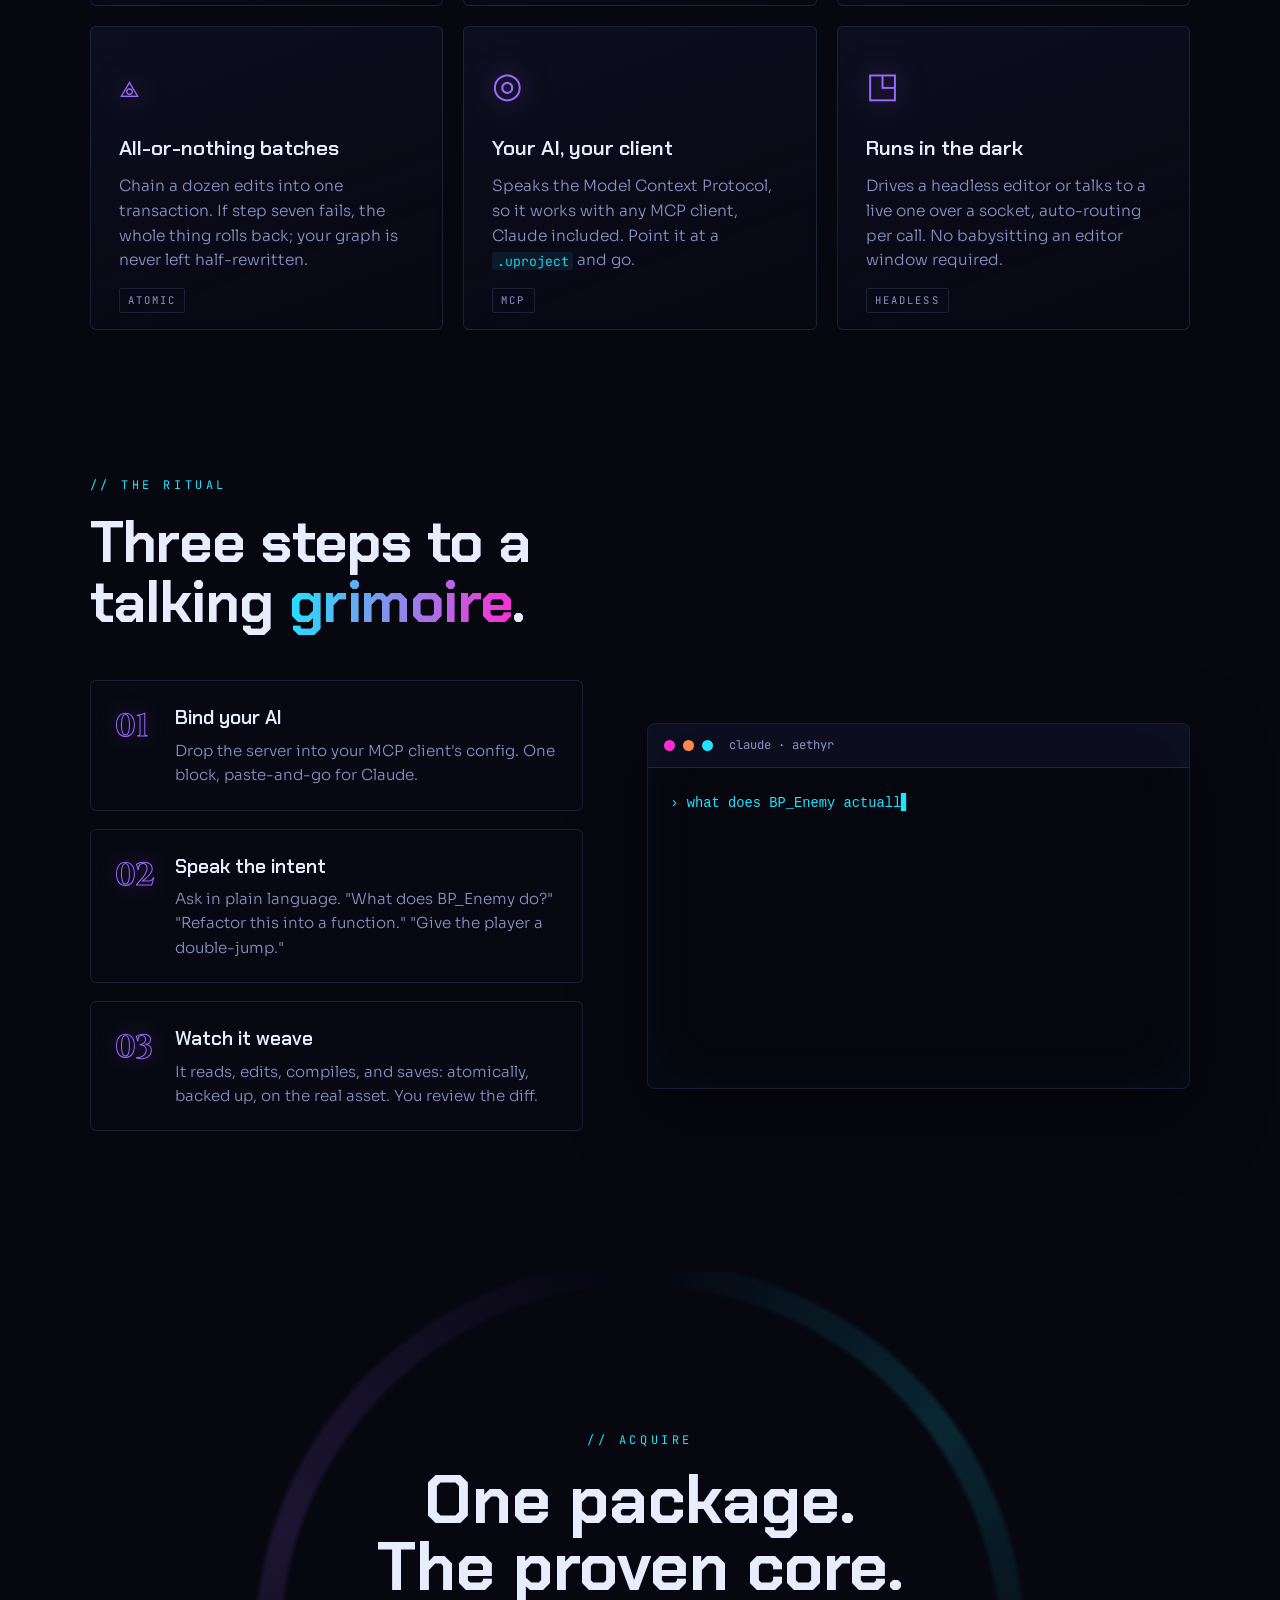
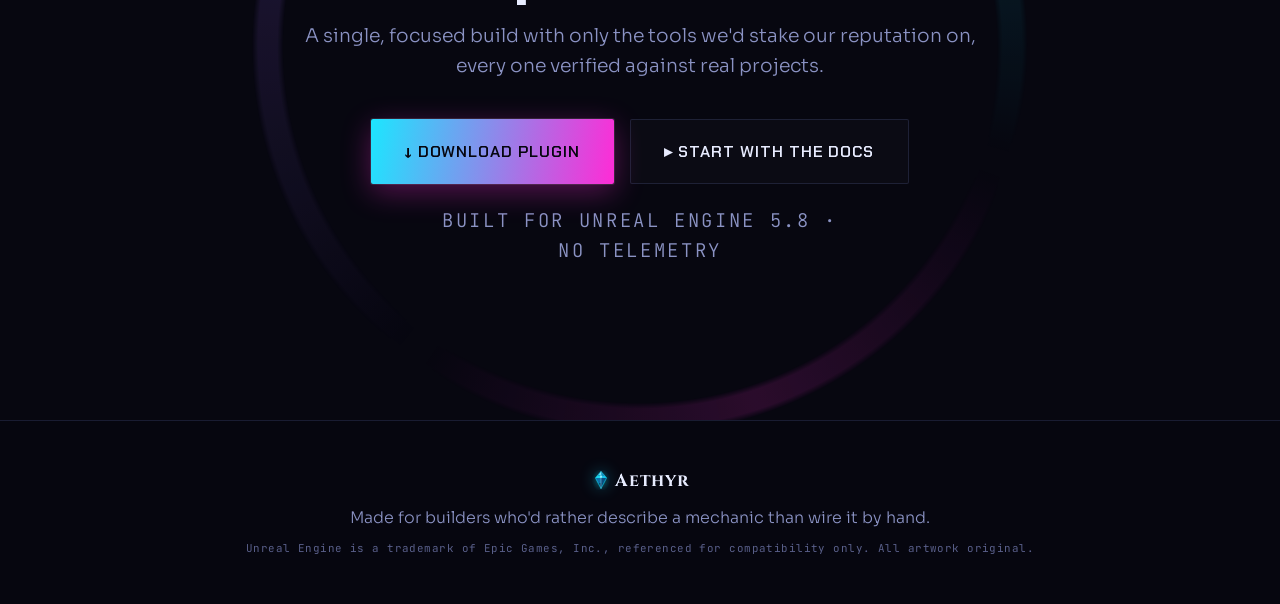
==== commit d1be7a00: "Remove non-Claude AI service names across the site; reference Claude only Drop Copilot/Cursor mentio" ====
--- a/index.html
+++ b/index.html
@@ -158,8 +158,8 @@
     </p>
 
     <div class="hero-cta reveal" data-d="3">
-      <a class="btn btn-primary" href="#summon">
-        <span>⚡ Get it on Fab</span>
+      <a class="btn btn-primary" href="downloads/aethyr-mcp-ue5-plugin.zip" download>
+        <span>↓ Download</span>
       </a>
       <a class="btn btn-ghost" href="docs/index.html">
         <span>▸ Read the docs</span>
@@ -246,7 +246,7 @@
       <li class="step reveal-up" style="--i:0">
         <span class="step-no">01</span>
         <h3>Bind your AI</h3>
-        <p>Drop the server into your MCP client's config. One block, paste-and-go for Claude, Copilot, or Cursor.</p>
+        <p>Drop the server into your MCP client's config. One block, paste-and-go for Claude.</p>
       </li>
       <li class="step reveal-up" style="--i:1">
         <span class="step-no">02</span>
@@ -277,13 +277,11 @@
     <span class="kicker">// ACQUIRE</span>
     <h2>One package.<br>The proven core.</h2>
     <p>A single, focused build with only the tools we'd stake our reputation on,
-      every one verified against real projects. Landing on Epic's Fab marketplace.</p>
+      every one verified against real projects.</p>
     <div class="summon-cta">
-      <span class="soon-wrap">
-        <a class="btn btn-primary big" href="#" data-soon>
-          <span>⚡ Coming to Fab</span>
-        </a>
-      </span>
+      <a class="btn btn-primary big" href="downloads/aethyr-mcp-ue5-plugin.zip" download>
+        <span>↓ Download plugin</span>
+      </a>
       <a class="btn btn-ghost big" href="docs/index.html">
         <span>▸ Start with the docs</span>
       </a>
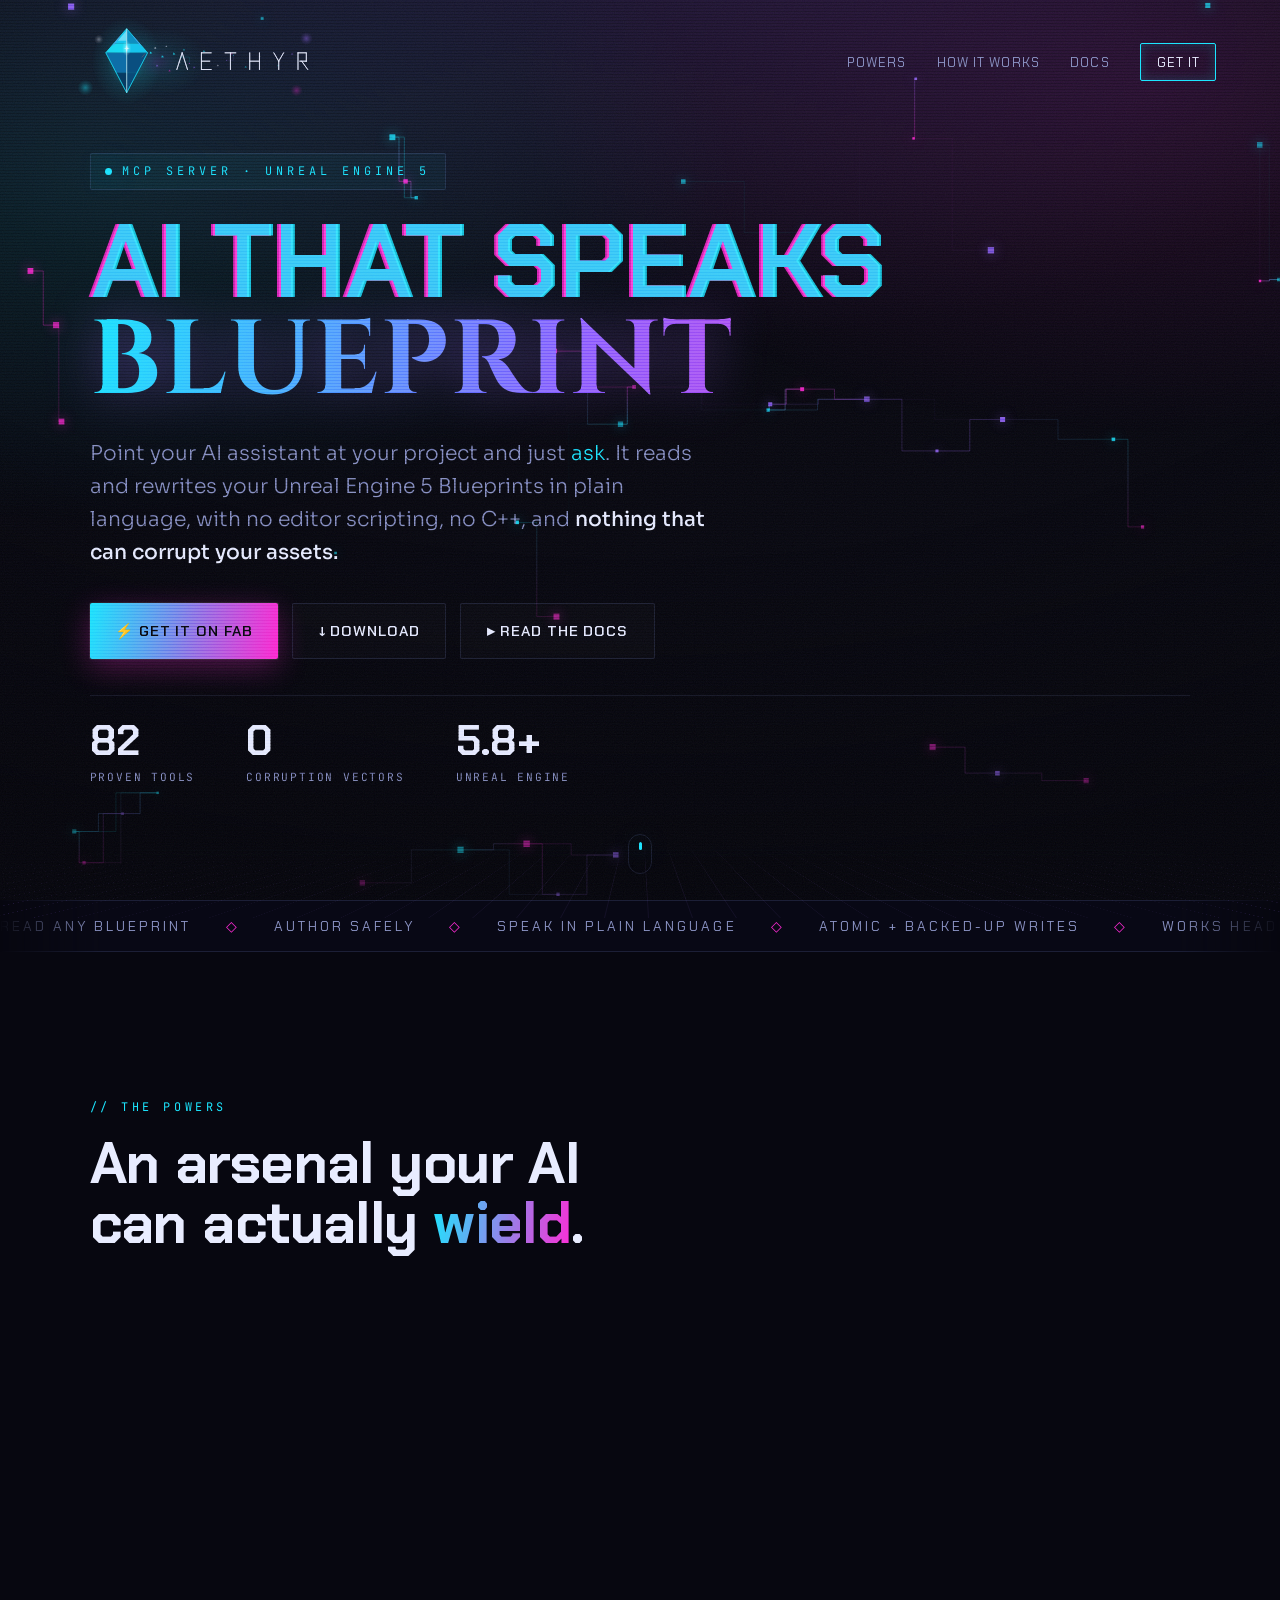
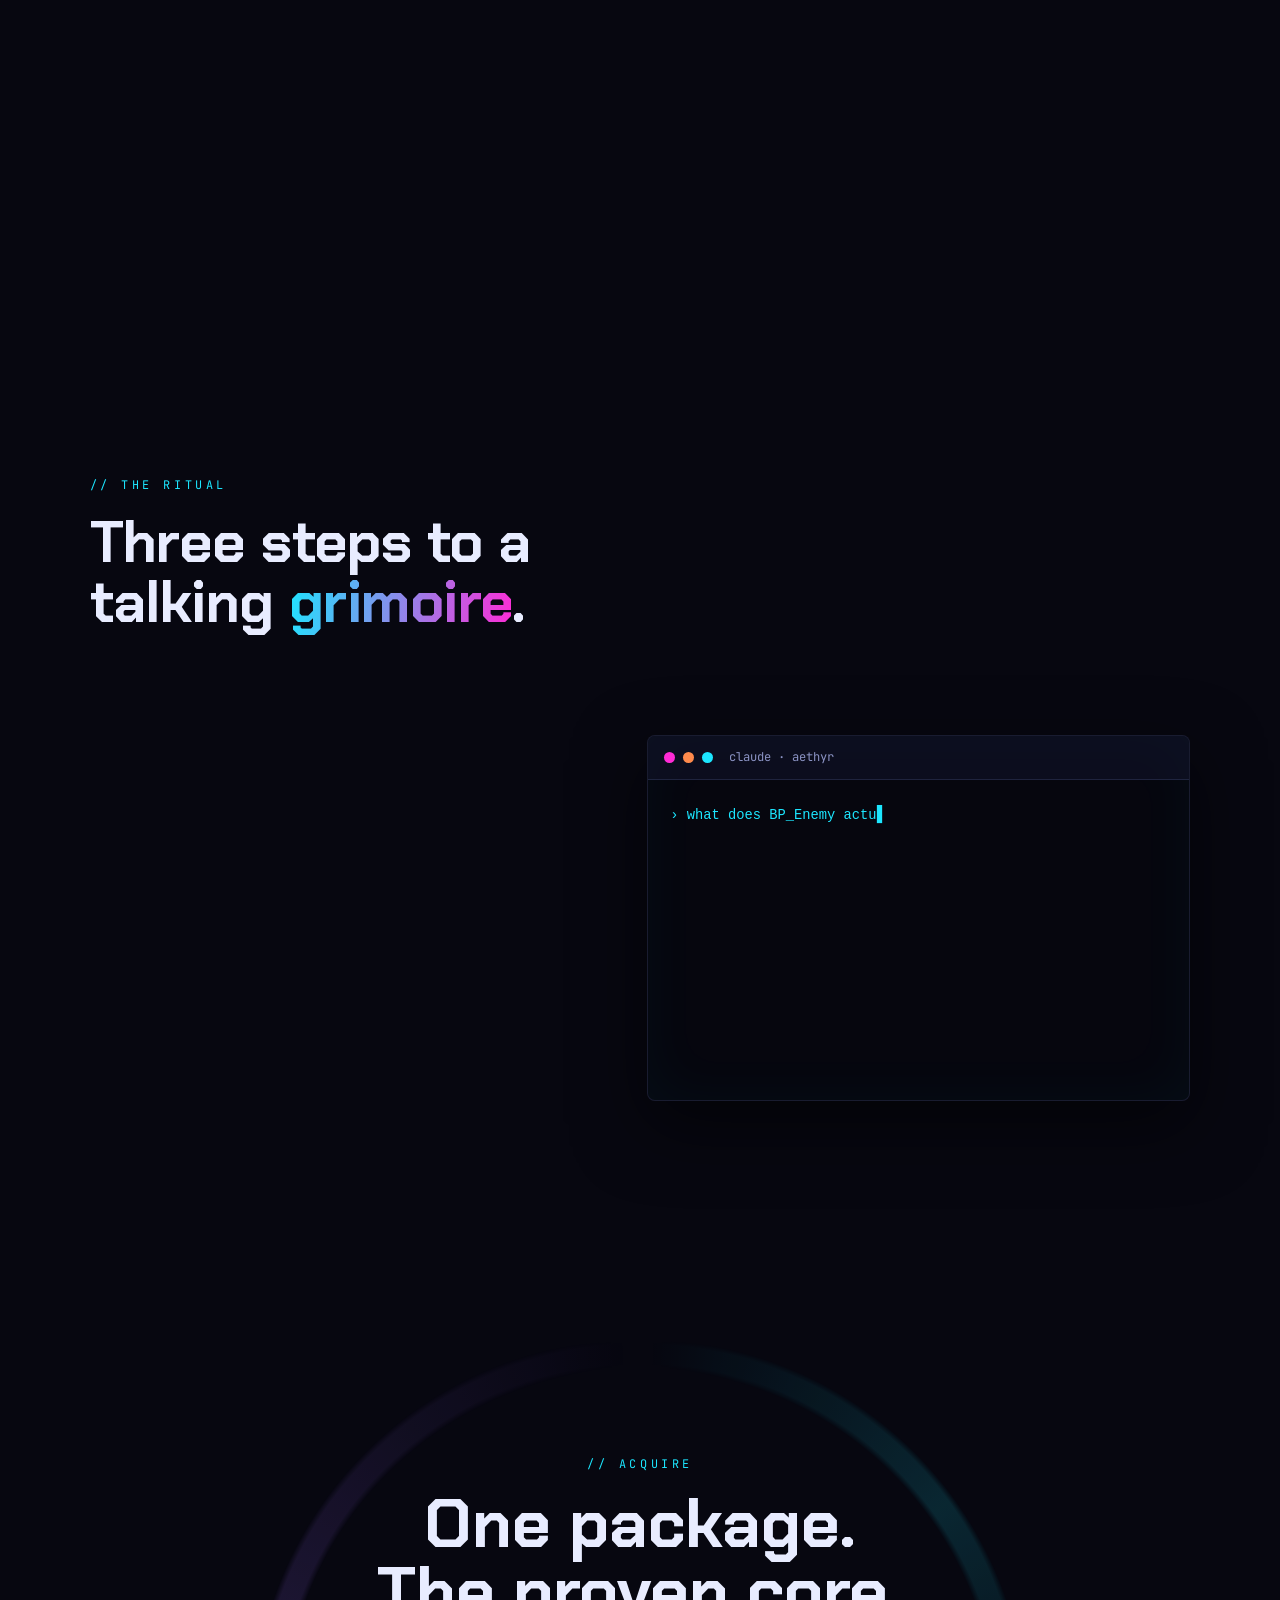
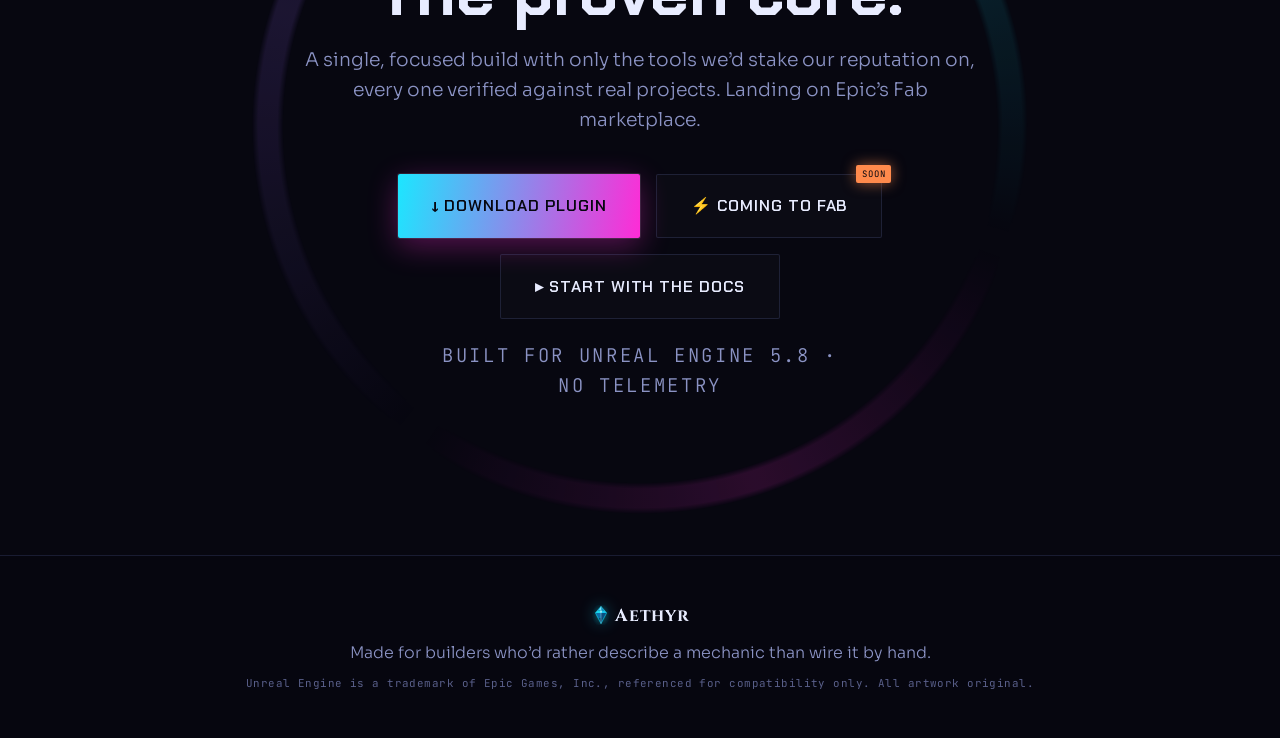
==== commit 2a330476: "Merge mcp/grimoire-expansion: JSON-driven templates, SEO-friendly URLs, docs expansion" ====
--- a/index.html
+++ b/index.html
@@ -3,8 +3,8 @@
 <head>
 <meta charset="UTF-8" />
 <meta name="viewport" content="width=device-width, initial-scale=1.0" />
-<title>Aethyr for Unreal Engine 5: AI that speaks Blueprint</title>
-<meta name="description" content="A corruption-safe MCP server that lets any MCP client read and author Unreal Engine 5 Blueprints in plain language. 82 proven tools. No editor scripting." />
+<title id="page-title">Aethyr for Unreal Engine 5: AI that speaks Blueprint</title>
+<meta name="description" id="page-desc" content="A corruption-safe MCP server that lets any MCP client read and author Unreal Engine 5 Blueprints in plain language." />
 <link rel="preconnect" href="https://fonts.googleapis.com" />
 <link rel="preconnect" href="https://fonts.gstatic.com" crossorigin />
 <link href="https://fonts.googleapis.com/css2?family=Chakra+Petch:wght@400;500;600;700&family=Cinzel:wght@500;600;700&family=JetBrains+Mono:wght@400;500&family=Sora:wght@300;400;500;600&display=swap" rel="stylesheet" />
@@ -15,9 +15,8 @@
 <link rel="icon" type="image/png" sizes="16x16" href="img/brand/aethyr-favicon-16.png" />
 <link rel="apple-touch-icon" href="img/brand/aethyr-icon-512.png" />
 <meta name="theme-color" content="#070710" />
-<!-- og:image should become an absolute https URL (plus a 1200x630 social card) once the domain is set. -->
-<meta property="og:title" content="Aethyr for Unreal Engine 5: AI that speaks Blueprint" />
-<meta property="og:description" content="A corruption-safe MCP server that lets any MCP client read and author Unreal Engine 5 Blueprints in plain language." />
+<meta property="og:title" id="og-title" content="Aethyr for Unreal Engine 5: AI that speaks Blueprint" />
+<meta property="og:description" id="og-desc" content="A corruption-safe MCP server that lets any MCP client read and author Unreal Engine 5 Blueprints in plain language." />
 <meta property="og:image" content="img/brand/aethyr-icon-512.png" />
 <meta property="og:type" content="website" />
 <meta name="twitter:card" content="summary_large_image" />
@@ -37,7 +36,6 @@
     <svg class="brand-lockup" xmlns="http://www.w3.org/2000/svg" viewBox="0 0 1120 380" role="img" aria-label="Aethyr">
       <title>Aethyr</title>
       <desc>Cyan crystal mark with the AETHYR wordmark and a particle weave on a deep void field.</desc>
-      <!-- AETHYR master lockup. Palette per STYLE_GUIDE.md :root tokens. Cyan-led, white wordmark, void black. -->
       <defs>
         <radialGradient id="gemAura"><stop offset="0%" stop-color="#1ce6ff" stop-opacity=".40"/><stop offset="55%" stop-color="#1ce6ff" stop-opacity=".10"/><stop offset="100%" stop-color="#1ce6ff" stop-opacity="0"/></radialGradient>
         <radialGradient id="leak"><stop offset="0%" stop-color="#9b6bff" stop-opacity=".16"/><stop offset="45%" stop-color="#1ce6ff" stop-opacity=".06"/><stop offset="100%" stop-color="#1ce6ff" stop-opacity="0"/></radialGradient>
@@ -48,11 +46,8 @@
         <radialGradient id="bokehMag"><stop offset="0%" stop-color="#ff2bd6" stop-opacity=".34"/><stop offset="55%" stop-color="#ff2bd6" stop-opacity=".12"/><stop offset="100%" stop-color="#ff2bd6" stop-opacity="0"/></radialGradient>
         <filter id="glow" x="-60%" y="-60%" width="220%" height="220%"><feGaussianBlur stdDeviation="2.6" result="b"/><feMerge><feMergeNode in="b"/><feMergeNode in="SourceGraphic"/></feMerge></filter>
       </defs>
-
       <ellipse cx="270" cy="185" rx="150" ry="190" fill="url(#gemAura)"/>
       <ellipse cx="400" cy="190" rx="220" ry="150" fill="url(#leak)"/>
-
-      <!-- crystal -->
       <g>
         <polygon points="270,46 215,110 270,110" fill="#16c4ec"/>
         <polygon points="270,54 232,98 270,98" fill="#aef2ff" opacity=".55"/>
@@ -78,8 +73,6 @@
           <line class="xtl-glint-ember" x1="350" y1="152" x2="335" y2="170" stroke="#ff8a4c" stroke-width="1.2" opacity=".45"/>
         </g>
       </g>
-
-      <!-- particle weave -->
       <g class="xtl-weave">
         <polygon class="xtl-shard" style="--o:.85" points="372,144 380,152 369,154" fill="#1ce6ff" opacity=".85"/>
         <polygon class="xtl-shard" style="--o:.70" points="392,124 398,131 389,132" fill="#e8ecff" opacity=".70"/>
@@ -100,8 +93,6 @@
         <polygon class="xtl-shard" style="--o:.40" points="982,150 988,157 978,158" fill="#9b6bff" opacity=".40"/>
         <polygon class="xtl-shard" style="--o:.35" points="1042,182 1047,188 1038,189" fill="#e8ecff" opacity=".35"/>
       </g>
-
-      <!-- blueprint-wire nod: right-angle elbows + typed pins -->
       <g class="xtl-wires">
         <polyline points="506,168 540,168 540,196" fill="none" stroke="#1ce6ff" stroke-width="1.4" stroke-linecap="round" opacity=".40"/>
         <circle cx="506" cy="168" r="2.4" fill="#1ce6ff" opacity=".55"/>
@@ -110,8 +101,6 @@
         <circle cx="700" cy="182" r="2.2" fill="#9b6bff" opacity=".50"/>
         <circle cx="730" cy="160" r="2.2" fill="#1ce6ff" opacity=".50"/>
       </g>
-
-      <!-- wordmark: custom monoline caps, delta A, open R. White, no fill color. -->
       <g class="xtl-wordmark" filter="url(#glow)" fill="none" stroke="#eef1ff" stroke-width="3.2" stroke-linecap="round" stroke-linejoin="round">
         <path d="M509,150 L486,222 M509,150 L532,222"/>
         <path d="M592,150 L592,222 M592,150 L634,150 M592,186 L628,186 M592,222 L634,222"/>
@@ -120,185 +109,57 @@
         <path d="M904,150 L925,186 M946,150 L925,186 M925,186 L925,222"/>
         <path d="M1008,150 L1008,222 M1008,150 L1042,150 M1044,150 L1044,186 M1044,186 L1016,186 M1024,186 L1050,222"/>
       </g>
-
-      <!-- foreground bokeh -->
       <circle cx="92" cy="300" r="34" fill="url(#bokehCyan)"/>
       <circle cx="1044" cy="88" r="28" fill="url(#bokehViolet)"/>
       <circle cx="150" cy="92" r="20" fill="url(#bokehWhite)"/>
       <circle cx="1002" cy="312" r="26" fill="url(#bokehMag)"/>
     </svg>
   </a>
-  <nav class="nav-links">
-    <a href="#features">Powers</a>
-    <a href="#flow">How it works</a>
-    <a href="docs/index.html">Docs</a>
-    <a class="nav-cta" href="#summon">Get it</a>
-  </nav>
+  <nav class="nav-links" id="site-nav-links"></nav>
 </header>
 
 <main id="top">
+  <section class="hero" id="hero-section">
+    <div class="hero-inner">
+      <div class="eyebrow reveal" data-d="0" id="hero-eyebrow"></div>
+      <h1 class="hero-title reveal" data-d="1" id="hero-title"></h1>
+      <p class="hero-sub reveal" data-d="2" id="hero-sub"></p>
+      <div class="hero-cta reveal" data-d="3" id="hero-cta"></div>
+      <ul class="hero-stats reveal" data-d="4" id="hero-stats"></ul>
+    </div>
+    <a class="scroll-cue" href="#features" aria-label="Scroll down"><span></span></a>
+  </section>
 
-<!-- HERO -->
-<section class="hero">
-  <div class="hero-inner">
-    <div class="eyebrow reveal" data-d="0">
-      <span class="pulse-dot"></span> MCP&nbsp;SERVER · UNREAL&nbsp;ENGINE&nbsp;5
-    </div>
-
-    <h1 class="hero-title reveal" data-d="1">
-      <span class="glitch" data-text="AI THAT SPEAKS">AI THAT SPEAKS</span>
-      <span class="glitch arcane" data-text="BLUEPRINT">BLUEPRINT</span>
-    </h1>
-
-    <p class="hero-sub reveal" data-d="2">
-      Point your AI assistant at your project and just <em>ask</em>.
-      It reads and rewrites your Unreal&nbsp;Engine&nbsp;5 Blueprints in plain
-      language, with no editor scripting, no C++, and <strong>nothing that can
-      corrupt your assets.</strong>
-    </p>
-
-    <div class="hero-cta reveal" data-d="3">
-      <a class="btn btn-primary" href="downloads/aethyr-mcp-ue5-plugin.zip" download>
-        <span>↓ Download</span>
-      </a>
-      <a class="btn btn-ghost" href="docs/index.html">
-        <span>▸ Read the docs</span>
-      </a>
-    </div>
-
-    <ul class="hero-stats reveal" data-d="4">
-      <li><b data-count="82">82</b><span>proven tools</span></li>
-      <li><b>0</b><span>corruption vectors</span></li>
-      <li><b>5.8+</b><span>Unreal Engine</span></li>
-    </ul>
+  <div class="marquee" aria-hidden="true">
+    <div class="marquee-track"><div class="marquee-set" id="marquee-set"></div></div>
   </div>
 
-  <a class="scroll-cue" href="#features" aria-label="Scroll down">
-    <span></span>
-  </a>
-</section>
+  <section class="features" id="features">
+    <div class="section-head reveal-up" id="features-head"></div>
+    <div class="card-grid" id="features-grid"></div>
+  </section>
 
-<!-- MARQUEE: one set; JS clones it to fill the viewport and mirrors it for a seamless loop -->
-<div class="marquee" aria-hidden="true">
-  <div class="marquee-track">
-    <div class="marquee-set">
-      <span>READ ANY BLUEPRINT</span><i>◇</i><span>AUTHOR SAFELY</span><i>◇</i><span>SPEAK IN PLAIN LANGUAGE</span><i>◇</i><span>ATOMIC + BACKED-UP WRITES</span><i>◇</i><span>WORKS HEADLESS</span><i>◇</i><span>ANY MCP CLIENT</span><i>◇</i>
+  <section class="flow" id="flow">
+    <div class="section-head reveal-up" id="flow-head"></div>
+    <div class="flow-wrap">
+      <ol class="steps" id="flow-steps"></ol>
+      <div class="terminal reveal-up" style="--i:1">
+        <div class="terminal-bar">
+          <span class="dot"></span><span class="dot"></span><span class="dot"></span>
+          <em>claude · aethyr</em>
+        </div>
+        <pre class="terminal-body"><code id="typed"></code><span class="caret">▋</span></pre>
+      </div>
     </div>
-  </div>
-</div>
+  </section>
 
-<!-- FEATURES -->
-<section class="features" id="features">
-  <div class="section-head reveal-up">
-    <span class="kicker">// THE&nbsp;POWERS</span>
-    <h2>An arsenal your AI<br>can actually <span class="grad">wield</span>.</h2>
-  </div>
-
-  <div class="card-grid">
-    <article class="card reveal-up" style="--i:0">
-      <div class="card-glyph">⌖</div>
-      <h3>See everything</h3>
-      <p>Variables, functions, graphs, nodes, components, interfaces, timelines: your AI reads the whole structure of a Blueprint, no guessing.</p>
-      <span class="card-tag">read</span>
-    </article>
-    <article class="card reveal-up" style="--i:1">
-      <div class="card-glyph">✶</div>
-      <h3>Author by asking</h3>
-      <p>"Add a dash ability with a 2-second cooldown." It spawns the variables, wires the nodes, and compiles, the way you'd do it by hand, but spoken.</p>
-      <span class="card-tag">write</span>
-    </article>
-    <article class="card reveal-up" style="--i:2">
-      <div class="card-glyph">⛨</div>
-      <h3>Corruption-safe by design</h3>
-      <p>Every write saves through a compile gate and an automatic backup ring. Anything that could damage a project simply isn't in this build.</p>
-      <span class="card-tag">safe</span>
-    </article>
-    <article class="card reveal-up" style="--i:3">
-      <div class="card-glyph">⟁</div>
-      <h3>All-or-nothing batches</h3>
-      <p>Chain a dozen edits into one transaction. If step seven fails, the whole thing rolls back; your graph is never left half-rewritten.</p>
-      <span class="card-tag">atomic</span>
-    </article>
-    <article class="card reveal-up" style="--i:4">
-      <div class="card-glyph">◎</div>
-      <h3>Your AI, your client</h3>
-      <p>Speaks the Model Context Protocol, so it works with any MCP client, Claude included. Point it at a <code>.uproject</code> and go.</p>
-      <span class="card-tag">mcp</span>
-    </article>
-    <article class="card reveal-up" style="--i:5">
-      <div class="card-glyph">◳</div>
-      <h3>Runs in the dark</h3>
-      <p>Drives a headless editor or talks to a live one over a socket, auto-routing per call. No babysitting an editor window required.</p>
-      <span class="card-tag">headless</span>
-    </article>
-  </div>
-</section>
-
-<!-- FLOW -->
-<section class="flow" id="flow">
-  <div class="section-head reveal-up">
-    <span class="kicker">// THE&nbsp;RITUAL</span>
-    <h2>Three steps to a<br>talking <span class="grad">grimoire</span>.</h2>
-  </div>
-
-  <div class="flow-wrap">
-    <ol class="steps">
-      <li class="step reveal-up" style="--i:0">
-        <span class="step-no">01</span>
-        <h3>Bind your AI</h3>
-        <p>Drop the server into your MCP client's config. One block, paste-and-go for Claude.</p>
-      </li>
-      <li class="step reveal-up" style="--i:1">
-        <span class="step-no">02</span>
-        <h3>Speak the intent</h3>
-        <p>Ask in plain language. "What does BP_Enemy do?" "Refactor this into a function." "Give the player a double-jump."</p>
-      </li>
-      <li class="step reveal-up" style="--i:2">
-        <span class="step-no">03</span>
-        <h3>Watch it weave</h3>
-        <p>It reads, edits, compiles, and saves: atomically, backed up, on the real asset. You review the diff.</p>
-      </li>
-    </ol>
-
-    <div class="terminal reveal-up" style="--i:1">
-      <div class="terminal-bar">
-        <span class="dot"></span><span class="dot"></span><span class="dot"></span>
-        <em>claude · aethyr</em>
-      </div>
-      <pre class="terminal-body"><code id="typed"></code><span class="caret">▋</span></pre>
-    </div>
-  </div>
-</section>
-
-<!-- SUMMON / CTA -->
-<section class="summon" id="summon">
-  <div class="summon-ring" aria-hidden="true"></div>
-  <div class="summon-inner reveal-up">
-    <span class="kicker">// ACQUIRE</span>
-    <h2>One package.<br>The proven core.</h2>
-    <p>A single, focused build with only the tools we'd stake our reputation on,
-      every one verified against real projects.</p>
-    <div class="summon-cta">
-      <a class="btn btn-primary big" href="downloads/aethyr-mcp-ue5-plugin.zip" download>
-        <span>↓ Download plugin</span>
-      </a>
-      <a class="btn btn-ghost big" href="docs/index.html">
-        <span>▸ Start with the docs</span>
-      </a>
-    </div>
-    <p class="fineprint">Built for Unreal&nbsp;Engine&nbsp;5.8 · no&nbsp;telemetry</p>
-  </div>
-</section>
-
+  <section class="summon" id="summon">
+    <div class="summon-ring" aria-hidden="true"></div>
+    <div class="summon-inner reveal-up" id="summon-inner"></div>
+  </section>
 </main>
 
-<footer class="foot">
-  <div class="foot-brand">
-    <img class="foot-mark" src="img/brand/aethyr-crystal.svg" alt="" aria-hidden="true" width="20" height="20"> Aethyr
-  </div>
-  <p class="foot-note">Made for builders who'd rather describe a mechanic than wire it by hand.</p>
-  <p class="foot-legal">Unreal Engine is a trademark of Epic Games, Inc., referenced for compatibility only. All artwork original.</p>
-</footer>
+<footer class="foot" id="site-footer"></footer>
 
 <script src="js/main.js"></script>
 </body>
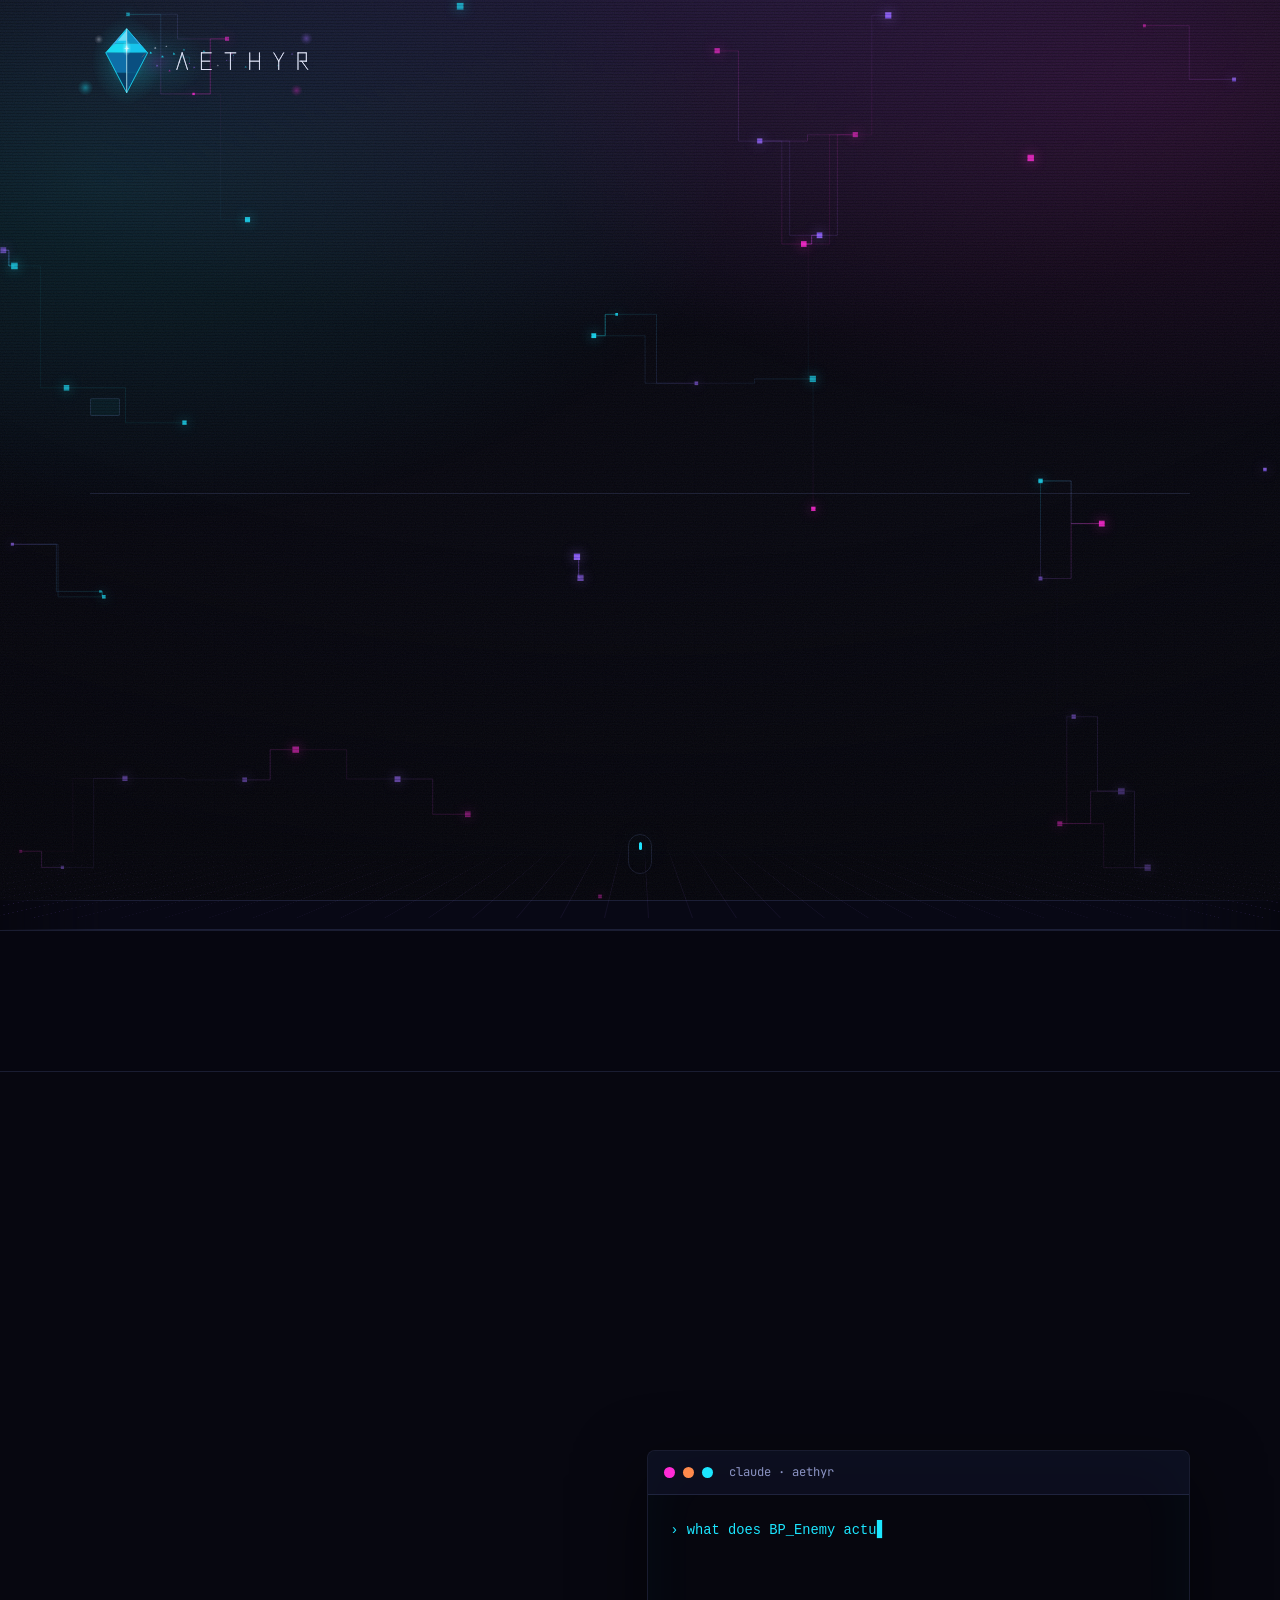
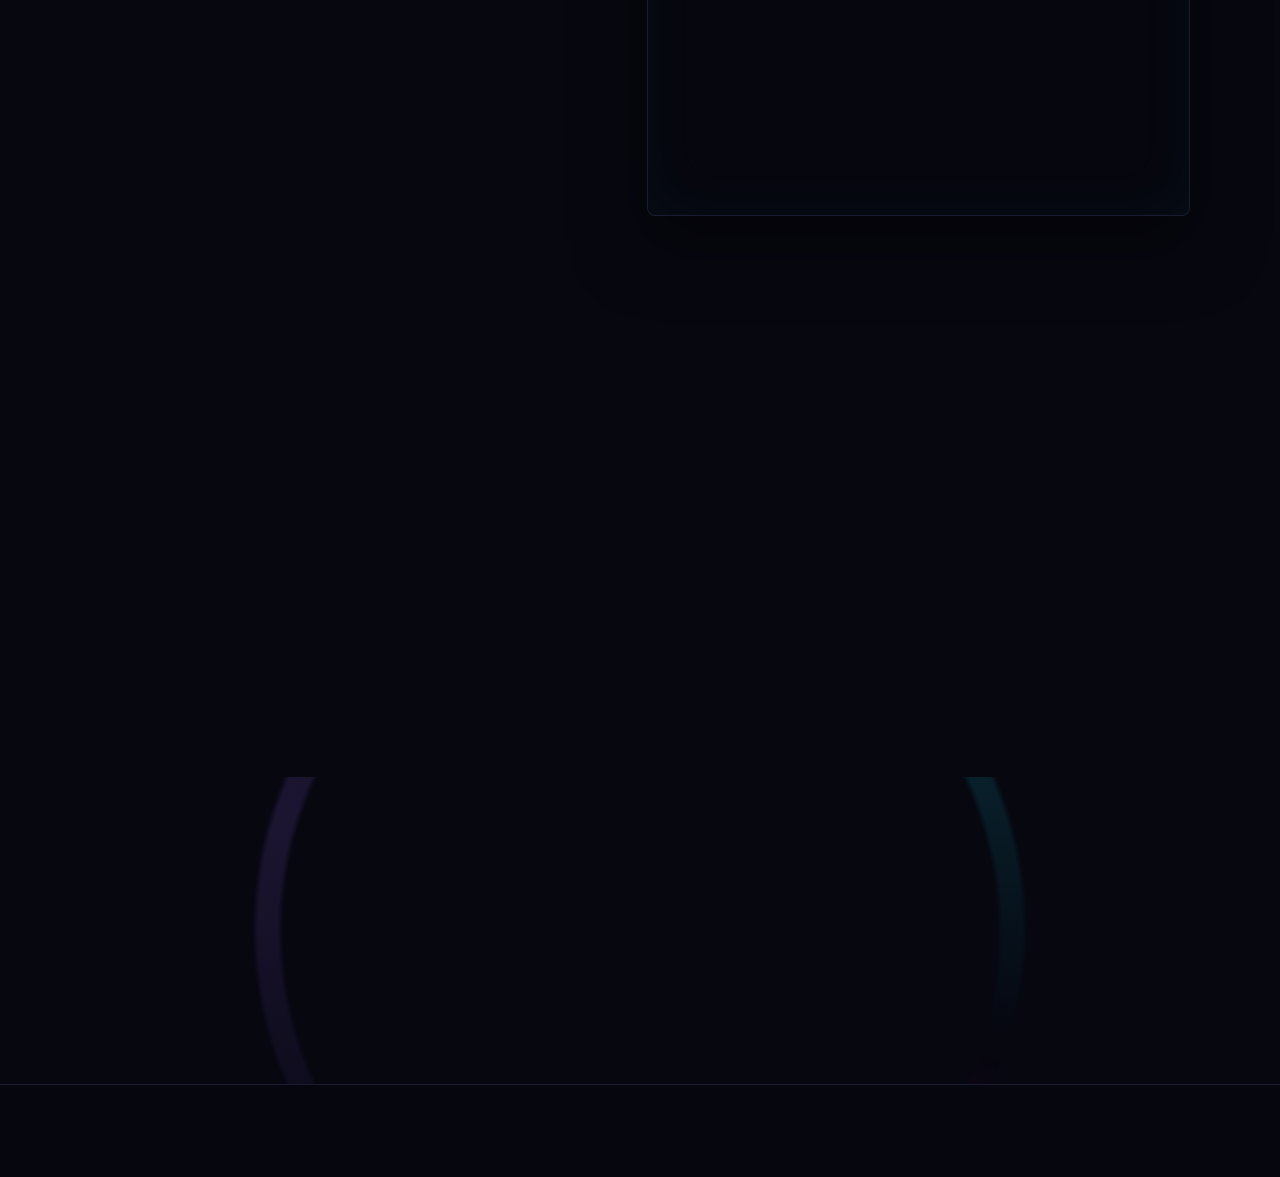
==== commit 440da95b: "feat: Tier 1+2 improvements — trust badges, FAQ, snippet, JSON-LD, clients row, changelog, security " ====
--- a/index.html
+++ b/index.html
@@ -20,6 +20,19 @@
 <meta property="og:image" content="img/brand/aethyr-icon-512.png" />
 <meta property="og:type" content="website" />
 <meta name="twitter:card" content="summary_large_image" />
+<script type="application/ld+json">
+{
+  "@context": "https://schema.org",
+  "@type": "SoftwareApplication",
+  "name": "Aethyr",
+  "description": "A corruption-safe MCP server that lets any MCP client read and author Unreal Engine 5 Blueprints in plain language.",
+  "applicationCategory": "DeveloperApplication",
+  "operatingSystem": "Windows",
+  "offers": {"@type": "Offer", "price": "0", "priceCurrency": "USD"},
+  "url": "https://aethyr.gg",
+  "featureList": ["Read and author Unreal Engine 5 Blueprints","82 proven MCP tools","Corruption-safe with compile gate and backup ring","Atomic all-or-nothing batch operations","Headless operation without editor open","Compatible with all MCP clients"]
+}
+</script>
 </head>
 <body>
 
@@ -126,6 +139,7 @@
       <p class="hero-sub reveal" data-d="2" id="hero-sub"></p>
       <div class="hero-cta reveal" data-d="3" id="hero-cta"></div>
       <ul class="hero-stats reveal" data-d="4" id="hero-stats"></ul>
+      <div class="trust-strip reveal" data-d="5" id="trust-badges"></div>
     </div>
     <a class="scroll-cue" href="#features" aria-label="Scroll down"><span></span></a>
   </section>
@@ -133,6 +147,10 @@
   <div class="marquee" aria-hidden="true">
     <div class="marquee-track"><div class="marquee-set" id="marquee-set"></div></div>
   </div>
+
+  <section class="clients-section reveal-up" id="clients-section">
+    <div id="clients-inner"></div>
+  </section>
 
   <section class="features" id="features">
     <div class="section-head reveal-up" id="features-head"></div>
@@ -153,6 +171,14 @@
     </div>
   </section>
 
+  <section class="snippet-section" id="snippet-section">
+    <div id="snippet-inner"></div>
+  </section>
+
+  <section class="faq-section" id="faq-section">
+    <div id="faq-inner"></div>
+  </section>
+
   <section class="summon" id="summon">
     <div class="summon-ring" aria-hidden="true"></div>
     <div class="summon-inner reveal-up" id="summon-inner"></div>
--- a/css/styles.css
+++ b/css/styles.css
@@ -356,3 +356,61 @@
   .reveal,.reveal-up{opacity:1;transform:none}
   html{scroll-behavior:auto}
 }
+
+/* ---- trust badge strip ---- */
+.trust-strip{display:flex;flex-wrap:wrap;gap:10px;margin:1.4rem 0 0}
+.trust-badge{display:inline-flex;align-items:center;gap:.5rem;font-family:var(--f-mono);
+  font-size:.72rem;letter-spacing:.06em;color:var(--ink-dim);border:1px solid var(--line);
+  border-radius:20px;padding:.3rem .85rem;background:rgba(28,230,255,.04)}
+.trust-badge:first-child{color:var(--cyan);border-color:rgba(28,230,255,.3)}
+.trust-badge:nth-child(2){color:#9af0c0;border-color:rgba(154,240,192,.3)}
+.trust-badge:nth-child(3){color:var(--violet);border-color:rgba(155,107,255,.3)}
+
+/* ---- clients row ---- */
+.clients-section{position:relative;z-index:5;border-top:1px solid var(--line);
+  border-bottom:1px solid var(--line);padding:clamp(40px,7vw,70px) clamp(20px,7vw,120px);
+  background:rgba(7,7,16,.5);text-align:center}
+.clients-head{font-family:var(--f-display);font-size:clamp(1rem,2vw,1.25rem);
+  font-weight:600;color:var(--ink-dim);margin-bottom:1.4rem;letter-spacing:.02em}
+.clients-list{display:flex;flex-wrap:wrap;justify-content:center;gap:12px}
+.client-chip{font-family:var(--f-mono);font-size:.82rem;letter-spacing:.04em;
+  color:var(--ink-dim);border:1px solid var(--line);border-radius:6px;padding:.5rem 1rem;
+  background:rgba(20,22,46,.35)}
+.client-chip small{font-size:.7rem;color:var(--ink-dim);opacity:.65;margin-left:.3rem}
+
+/* ---- config snippet section ---- */
+.snippet-section{position:relative;z-index:5;max-width:1320px;margin:0 auto;
+  padding:clamp(70px,11vw,140px) clamp(20px,7vw,120px) 0}
+.snippet-caption{color:var(--ink-dim);font-weight:300;max-width:52ch;margin:.5rem 0 0}
+.snippet-wrap{position:relative;margin-top:1.8rem}
+.snippet-code{background:rgba(5,5,12,.9);border:1px solid rgba(28,230,255,.22);border-radius:10px;
+  padding:22px 24px;overflow-x:auto;font-family:var(--f-mono);font-size:.88rem;
+  line-height:1.75;color:var(--ink-2)}
+.copy-btn{position:absolute;top:12px;right:12px;font-family:var(--f-mono);font-size:.72rem;
+  letter-spacing:.06em;color:var(--ink-dim);background:rgba(20,22,46,.8);
+  border:1px solid var(--line);border-radius:6px;padding:.35rem .8rem;cursor:pointer;
+  transition:color .2s,border-color .2s,background .2s}
+.copy-btn:hover{color:var(--cyan);border-color:rgba(28,230,255,.3);background:rgba(28,230,255,.06)}
+
+/* ---- FAQ section ---- */
+.faq-section{position:relative;z-index:5;max-width:860px;margin:0 auto;
+  padding:clamp(70px,11vw,140px) clamp(20px,7vw,120px)}
+.faq-item{border:1px solid var(--line);border-radius:8px;margin:.75rem 0;overflow:hidden;
+  transition:border-color .2s}
+.faq-item[open]{border-color:rgba(28,230,255,.28)}
+.faq-q{font-family:var(--f-display);font-weight:600;font-size:1.05rem;color:var(--ink);
+  padding:18px 20px;cursor:pointer;list-style:none;display:flex;
+  justify-content:space-between;align-items:center;gap:.8rem;
+  transition:color .2s,background .2s}
+.faq-q::-webkit-details-marker{display:none}
+.faq-q::after{content:"\2228";font-size:.9rem;color:var(--violet);flex:none;
+  transition:transform .25s var(--ease)}
+.faq-item[open] .faq-q::after{transform:rotate(180deg)}
+.faq-q:hover{color:var(--cyan);background:rgba(28,230,255,.04)}
+.faq-a{padding:0 20px 18px;color:var(--ink-dim);font-weight:300;line-height:1.7;max-width:none}
+
+/* ---- footer links ---- */
+.foot-links{display:flex;flex-wrap:wrap;justify-content:center;gap:clamp(14px,3vw,28px);
+  margin:.8rem 0;font-family:var(--f-mono);font-size:.74rem;letter-spacing:.08em}
+.foot-links a{color:var(--ink-dim);text-transform:uppercase;transition:color .2s}
+.foot-links a:hover{color:var(--cyan)}
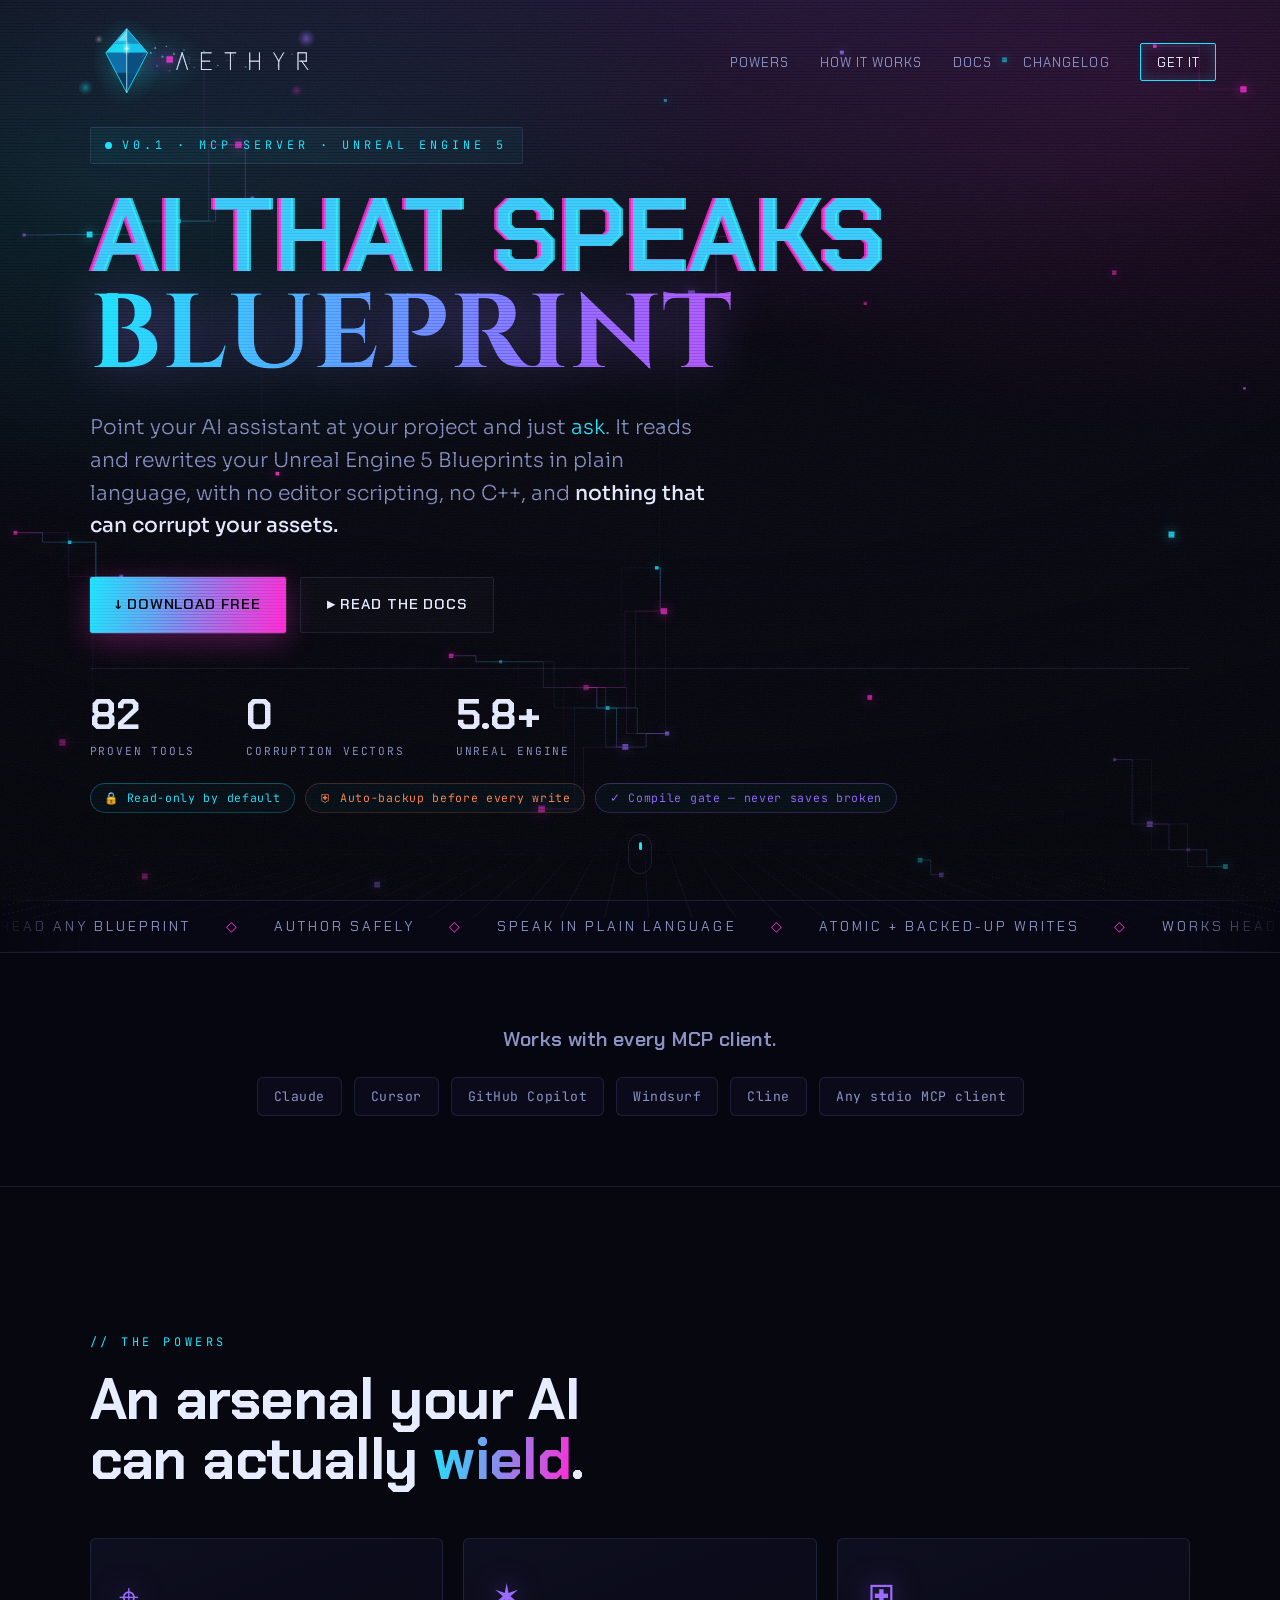
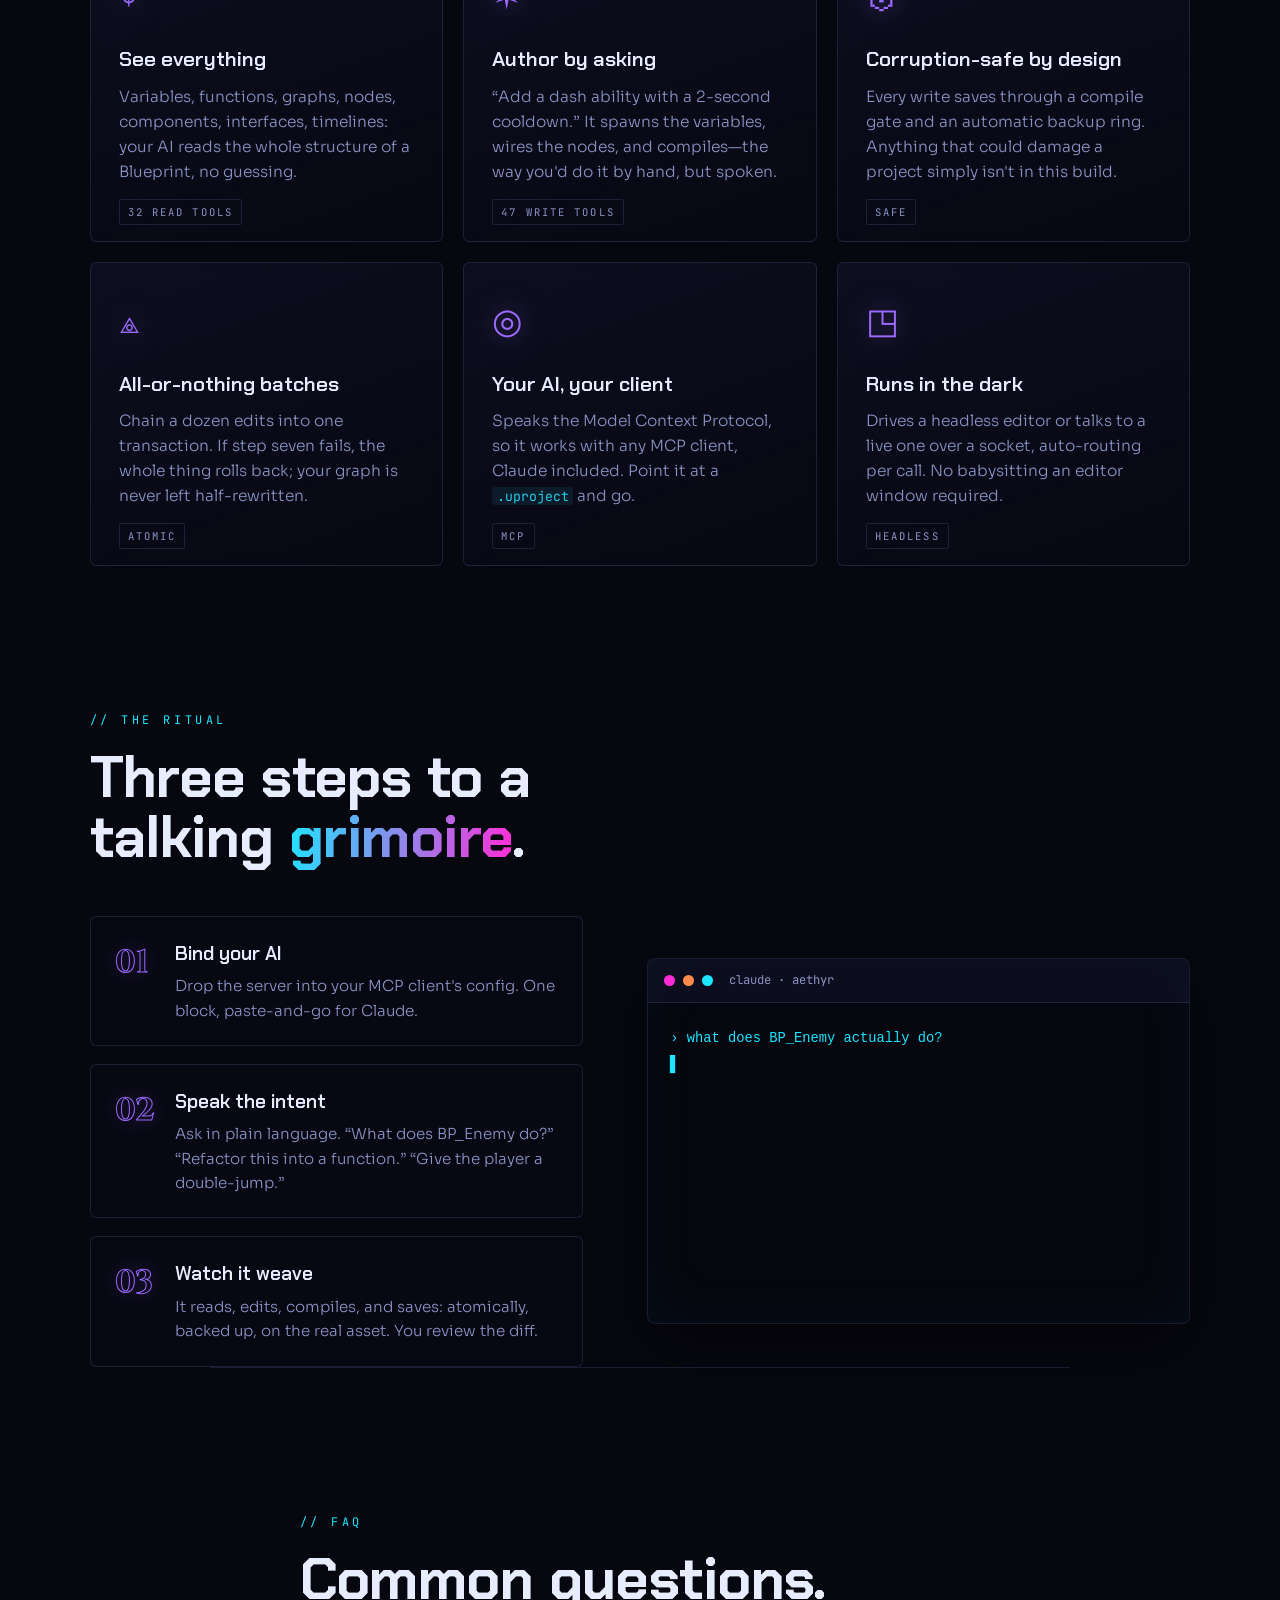
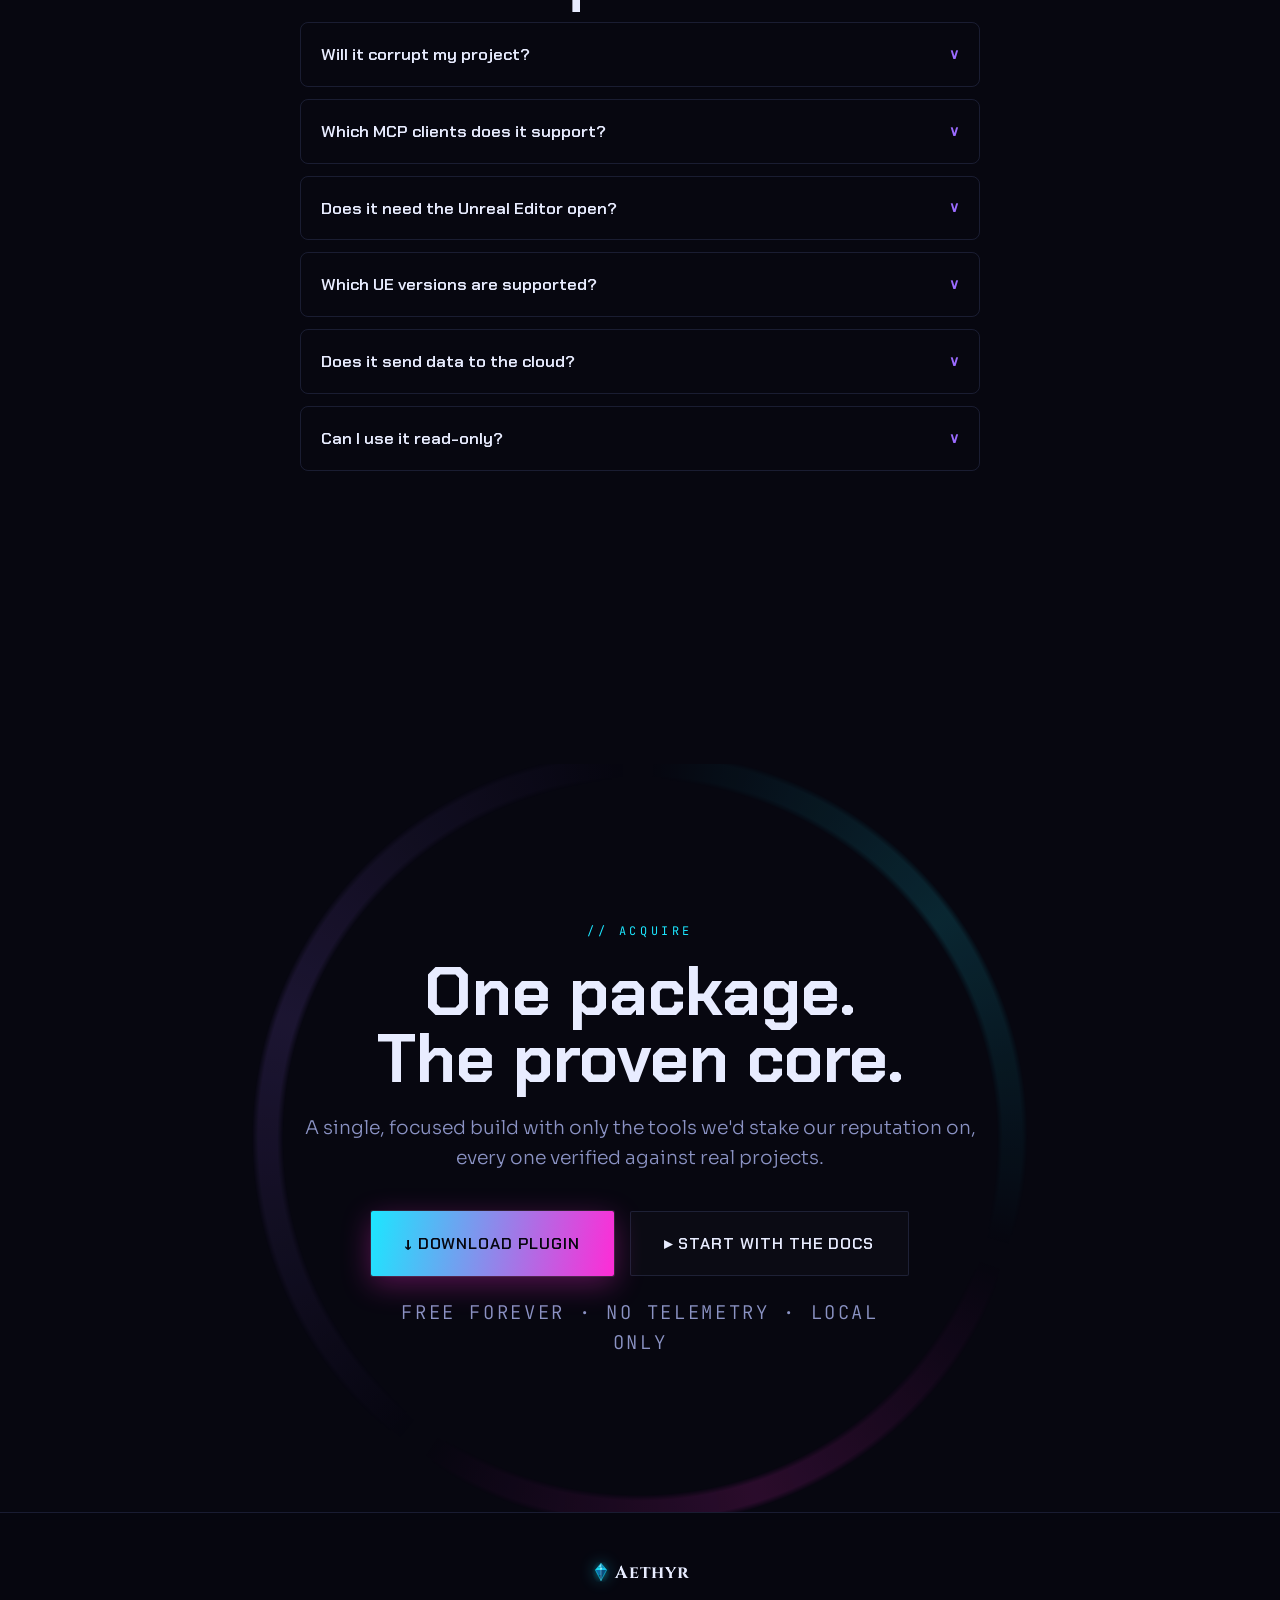
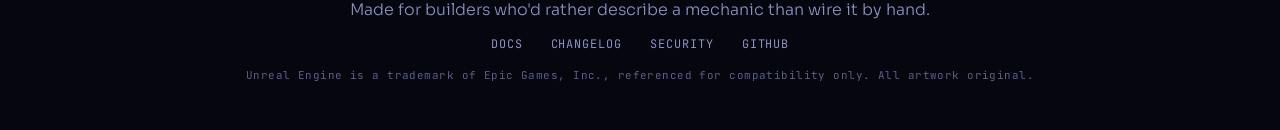
==== commit c0df9916: "fix: remove snippet section from home page, fix FAQ header alignment, boost logo top-right effects" ====
--- a/index.html
+++ b/index.html
@@ -14,11 +14,16 @@
 <link rel="icon" type="image/png" sizes="32x32" href="img/brand/aethyr-favicon-32.png" />
 <link rel="icon" type="image/png" sizes="16x16" href="img/brand/aethyr-favicon-16.png" />
 <link rel="apple-touch-icon" href="img/brand/aethyr-icon-512.png" />
+<link rel="canonical" href="https://aethyr.gg/" />
 <meta name="theme-color" content="#070710" />
 <meta property="og:title" id="og-title" content="Aethyr for Unreal Engine 5: AI that speaks Blueprint" />
 <meta property="og:description" id="og-desc" content="A corruption-safe MCP server that lets any MCP client read and author Unreal Engine 5 Blueprints in plain language." />
-<meta property="og:image" content="img/brand/aethyr-icon-512.png" />
+<meta property="og:image" content="https://aethyr.gg/img/brand/aethyr-icon-512.png" />
+<meta property="og:image:width" content="512" />
+<meta property="og:image:height" content="512" />
 <meta property="og:type" content="website" />
+<meta property="og:url" content="https://aethyr.gg/" />
+<meta property="og:site_name" content="Aethyr" />
 <meta name="twitter:card" content="summary_large_image" />
 <script type="application/ld+json">
 {
@@ -54,7 +59,7 @@
         <radialGradient id="leak"><stop offset="0%" stop-color="#9b6bff" stop-opacity=".16"/><stop offset="45%" stop-color="#1ce6ff" stop-opacity=".06"/><stop offset="100%" stop-color="#1ce6ff" stop-opacity="0"/></radialGradient>
         <radialGradient id="coreGlow"><stop offset="0%" stop-color="#ffffff" stop-opacity=".85"/><stop offset="45%" stop-color="#bff7ff" stop-opacity=".30"/><stop offset="100%" stop-color="#bff7ff" stop-opacity="0"/></radialGradient>
         <radialGradient id="bokehCyan"><stop offset="0%" stop-color="#1ce6ff" stop-opacity=".42"/><stop offset="55%" stop-color="#1ce6ff" stop-opacity=".14"/><stop offset="100%" stop-color="#1ce6ff" stop-opacity="0"/></radialGradient>
-        <radialGradient id="bokehViolet"><stop offset="0%" stop-color="#9b6bff" stop-opacity=".42"/><stop offset="55%" stop-color="#9b6bff" stop-opacity=".14"/><stop offset="100%" stop-color="#9b6bff" stop-opacity="0"/></radialGradient>
+        <radialGradient id="bokehViolet"><stop offset="0%" stop-color="#9b6bff" stop-opacity=".56"/><stop offset="55%" stop-color="#9b6bff" stop-opacity=".20"/><stop offset="100%" stop-color="#9b6bff" stop-opacity="0"/></radialGradient>
         <radialGradient id="bokehWhite"><stop offset="0%" stop-color="#e8ecff" stop-opacity=".38"/><stop offset="55%" stop-color="#e8ecff" stop-opacity=".12"/><stop offset="100%" stop-color="#e8ecff" stop-opacity="0"/></radialGradient>
         <radialGradient id="bokehMag"><stop offset="0%" stop-color="#ff2bd6" stop-opacity=".34"/><stop offset="55%" stop-color="#ff2bd6" stop-opacity=".12"/><stop offset="100%" stop-color="#ff2bd6" stop-opacity="0"/></radialGradient>
         <filter id="glow" x="-60%" y="-60%" width="220%" height="220%"><feGaussianBlur stdDeviation="2.6" result="b"/><feMerge><feMergeNode in="b"/><feMergeNode in="SourceGraphic"/></feMerge></filter>
@@ -100,10 +105,10 @@
         <polygon class="xtl-shard" style="--o:.50" points="602,138 609,146 598,147" fill="#1ce6ff" opacity=".50"/>
         <polygon class="xtl-shard" style="--o:.45" points="662,200 668,207 658,208" fill="#e8ecff" opacity=".45"/>
         <polygon class="xtl-shard" style="--o:.40" points="722,150 727,156 719,157" fill="#ff2bd6" opacity=".40"/>
-        <polygon class="xtl-shard" style="--o:.45" points="782,206 788,213 778,214" fill="#1ce6ff" opacity=".45"/>
-        <polygon class="xtl-shard" style="--o:.40" points="842,160 847,166 839,167" fill="#e8ecff" opacity=".40"/>
-        <polygon class="xtl-shard" style="--o:.40" points="922,200 928,207 918,208" fill="#1ce6ff" opacity=".40"/>
-        <polygon class="xtl-shard" style="--o:.40" points="982,150 988,157 978,158" fill="#9b6bff" opacity=".40"/>
+        <polygon class="xtl-shard" style="--o:.58" points="782,206 788,213 778,214" fill="#1ce6ff" opacity=".58"/>
+        <polygon class="xtl-shard" style="--o:.52" points="842,160 847,166 839,167" fill="#e8ecff" opacity=".52"/>
+        <polygon class="xtl-shard" style="--o:.52" points="922,200 928,207 918,208" fill="#1ce6ff" opacity=".52"/>
+        <polygon class="xtl-shard" style="--o:.50" points="982,150 988,157 978,158" fill="#9b6bff" opacity=".50"/>
         <polygon class="xtl-shard" style="--o:.35" points="1042,182 1047,188 1038,189" fill="#e8ecff" opacity=".35"/>
       </g>
       <g class="xtl-wires">
@@ -123,12 +128,19 @@
         <path d="M1008,150 L1008,222 M1008,150 L1042,150 M1044,150 L1044,186 M1044,186 L1016,186 M1024,186 L1050,222"/>
       </g>
       <circle cx="92" cy="300" r="34" fill="url(#bokehCyan)"/>
-      <circle cx="1044" cy="88" r="28" fill="url(#bokehViolet)"/>
+      <circle cx="1044" cy="88" r="40" fill="url(#bokehViolet)"/>
       <circle cx="150" cy="92" r="20" fill="url(#bokehWhite)"/>
       <circle cx="1002" cy="312" r="26" fill="url(#bokehMag)"/>
     </svg>
   </a>
-  <nav class="nav-links" id="site-nav-links"></nav>
+  <button class="nav-toggle" id="nav-toggle" aria-label="Open navigation menu" aria-expanded="false" aria-controls="site-nav-links"><span></span><span></span><span></span></button>
+  <nav class="nav-links" id="site-nav-links">
+    <a href="#features">Features</a>
+    <a href="#flow">How it works</a>
+    <a href="/docs/">Docs</a>
+    <a href="/changelog/">Changelog</a>
+    <a href="/docs/" class="nav-cta">Get it</a>
+  </nav>
 </header>
 
 <main id="top">
@@ -171,10 +183,6 @@
     </div>
   </section>
 
-  <section class="snippet-section" id="snippet-section">
-    <div id="snippet-inner"></div>
-  </section>
-
   <section class="faq-section" id="faq-section">
     <div id="faq-inner"></div>
   </section>
@@ -188,5 +196,10 @@
 <footer class="foot" id="site-footer"></footer>
 
 <script src="js/main.js"></script>
+<noscript>
+  <style>.hero-title,.hero-sub,.hero-cta{opacity:1!important;transform:none!important}</style>
+  <h1 style="position:absolute;left:-9999px">Aethyr for Unreal Engine 5: AI that speaks Blueprint</h1>
+  <p style="position:absolute;left:-9999px">A corruption-safe MCP server that lets any AI assistant read and author Unreal Engine 5 Blueprints in plain language. Works with Claude, Cursor, GitHub Copilot, Windsurf, Cline, and any stdio MCP client.</p>
+</noscript>
 </body>
 </html>
--- a/css/styles.css
+++ b/css/styles.css
@@ -14,6 +14,7 @@
   --violet:#9b6bff;
   --ember:#ff8a4c;
   --ink:#e8ecff;
+  --ink-2:#c3c9ec;
   --ink-dim:#8b93c4;
   --line:rgba(130,150,230,.16);
   --glow-cyan:0 0 24px rgba(28,230,255,.55);
@@ -26,6 +27,7 @@
 }
 
 *{box-sizing:border-box;margin:0;padding:0}
+*:focus-visible { outline: 2px solid var(--cyan); outline-offset: 3px; border-radius: 2px; }
 html{scroll-behavior:smooth}
 body{
   font-family:var(--f-body);
@@ -329,14 +331,14 @@
   .xtl-glint-violet{animation:xtl-glint 5.5s var(--ease) infinite}
   .xtl-glint-magenta{animation:xtl-glint 5.5s var(--ease) .9s infinite}
   .xtl-glint-ember{animation:xtl-glint 5.5s var(--ease) 1.8s infinite}
-  @keyframes xtl-glint{0%,100%{opacity:.35}50%{opacity:.7}}
+  @keyframes xtl-glint{0%,100%{opacity:.40}50%{opacity:.84}}
 
   .brand-lockup .xtl-shard{animation:xtl-twinkle 7s ease-in-out infinite}
   .brand-lockup .xtl-shard:nth-child(3n){animation-duration:8.5s;animation-delay:1.2s}
   .brand-lockup .xtl-shard:nth-child(3n+1){animation-duration:6s;animation-delay:.6s}
   @keyframes xtl-twinkle{
     0%,100%{opacity:var(--o,.6);transform:translateX(0)}
-    50%{opacity:calc(var(--o,.6)*.6);transform:translateX(1.5px)}}
+    50%{opacity:calc(var(--o,.6)*.75);transform:translateX(1.5px)}}
 }
 
 /* ---- responsive ---- */
@@ -350,6 +352,7 @@
 @media(max-width:760px){
   .scanlines,.grain{display:none}
   .summon-ring{animation:none;opacity:.4}
+  .card { backdrop-filter: none; }
 }
 @media(prefers-reduced-motion:reduce){
   *{animation:none!important}
@@ -363,7 +366,7 @@
   font-size:.72rem;letter-spacing:.06em;color:var(--ink-dim);border:1px solid var(--line);
   border-radius:20px;padding:.3rem .85rem;background:rgba(28,230,255,.04)}
 .trust-badge:first-child{color:var(--cyan);border-color:rgba(28,230,255,.3)}
-.trust-badge:nth-child(2){color:#9af0c0;border-color:rgba(154,240,192,.3)}
+.trust-badge:nth-child(2){color:var(--ember);border-color:rgba(255,138,76,.22)}
 .trust-badge:nth-child(3){color:var(--violet);border-color:rgba(155,107,255,.3)}
 
 /* ---- clients row ---- */
@@ -380,7 +383,8 @@
 
 /* ---- config snippet section ---- */
 .snippet-section{position:relative;z-index:5;max-width:1320px;margin:0 auto;
-  padding:clamp(70px,11vw,140px) clamp(20px,7vw,120px) 0}
+  padding:0 clamp(20px,7vw,120px) 0;
+  border-top:1px solid var(--line)}
 .snippet-caption{color:var(--ink-dim);font-weight:300;max-width:52ch;margin:.5rem 0 0}
 .snippet-wrap{position:relative;margin-top:1.8rem}
 .snippet-code{background:rgba(5,5,12,.9);border:1px solid rgba(28,230,255,.22);border-radius:10px;
@@ -394,7 +398,9 @@
 
 /* ---- FAQ section ---- */
 .faq-section{position:relative;z-index:5;max-width:860px;margin:0 auto;
-  padding:clamp(70px,11vw,140px) clamp(20px,7vw,120px)}
+  padding:0 clamp(20px,7vw,120px) clamp(70px,11vw,140px);
+  border-top:1px solid var(--line)}
+.faq-section .section-head{padding-left:0;padding-right:0;max-width:none}
 .faq-item{border:1px solid var(--line);border-radius:8px;margin:.75rem 0;overflow:hidden;
   transition:border-color .2s}
 .faq-item[open]{border-color:rgba(28,230,255,.28)}
@@ -414,3 +420,66 @@
   margin:.8rem 0;font-family:var(--f-mono);font-size:.74rem;letter-spacing:.08em}
 .foot-links a{color:var(--ink-dim);text-transform:uppercase;transition:color .2s}
 .foot-links a:hover{color:var(--cyan)}
+
+/* new-section mobile */
+@media(max-width:640px){
+  .scroll-cue{ display:none }
+  .copy-btn{ position:static; display:block; margin:0 0 10px auto }
+  .trust-badge{ font-size:.65rem; padding:.25rem .6rem }
+  .client-chip{ font-size:.75rem; padding:.35rem .75rem }
+  .foot-links{ gap:.75rem }
+  .snippet-section{ padding-block: clamp(40px,8vw,80px) }
+  .faq-section{ padding-block: clamp(40px,8vw,80px) }
+}
+@media(max-width:480px){
+  .clients-list{ gap:.5rem }
+  .trust-strip{ gap:.5rem }
+}
+
+/* ── home page mobile nav ── */
+.nav-toggle {
+  display: none;
+  flex-direction: column;
+  gap: 5px;
+  width: 44px;
+  height: 44px;
+  align-items: center;
+  justify-content: center;
+  background: none;
+  border: none;
+  cursor: pointer;
+  padding: 0;
+  flex-shrink: 0;
+}
+.nav-toggle span {
+  display: block;
+  width: 22px;
+  height: 2px;
+  background: var(--ink);
+  border-radius: 2px;
+  transition: transform .25s var(--ease), opacity .2s var(--ease);
+}
+@media(max-width:860px){
+  .nav-toggle { display: flex; }
+  .nav{ position: relative; }
+  .nav-links {
+    position: absolute;
+    top: 100%;
+    left: 0;
+    right: 0;
+    z-index: 200;
+    background: rgba(7,7,16,.97);
+    backdrop-filter: blur(16px);
+    border-bottom: 1px solid var(--line);
+    flex-direction: column;
+    align-items: stretch;
+    padding: 8px 0 16px;
+    display: none;
+  }
+  body.nav-open .nav-links { display: flex; }
+  .nav-links a:not(.nav-cta) { display: block !important; padding: 12px 24px; font-size: .9rem; }
+  .nav-links .nav-cta { margin: 8px 24px 0; text-align: center; }
+  body.nav-open .nav-toggle span:nth-child(1){ transform:translateY(7px) rotate(45deg) }
+  body.nav-open .nav-toggle span:nth-child(2){ opacity:0 }
+  body.nav-open .nav-toggle span:nth-child(3){ transform:translateY(-7px) rotate(-45deg) }
+}
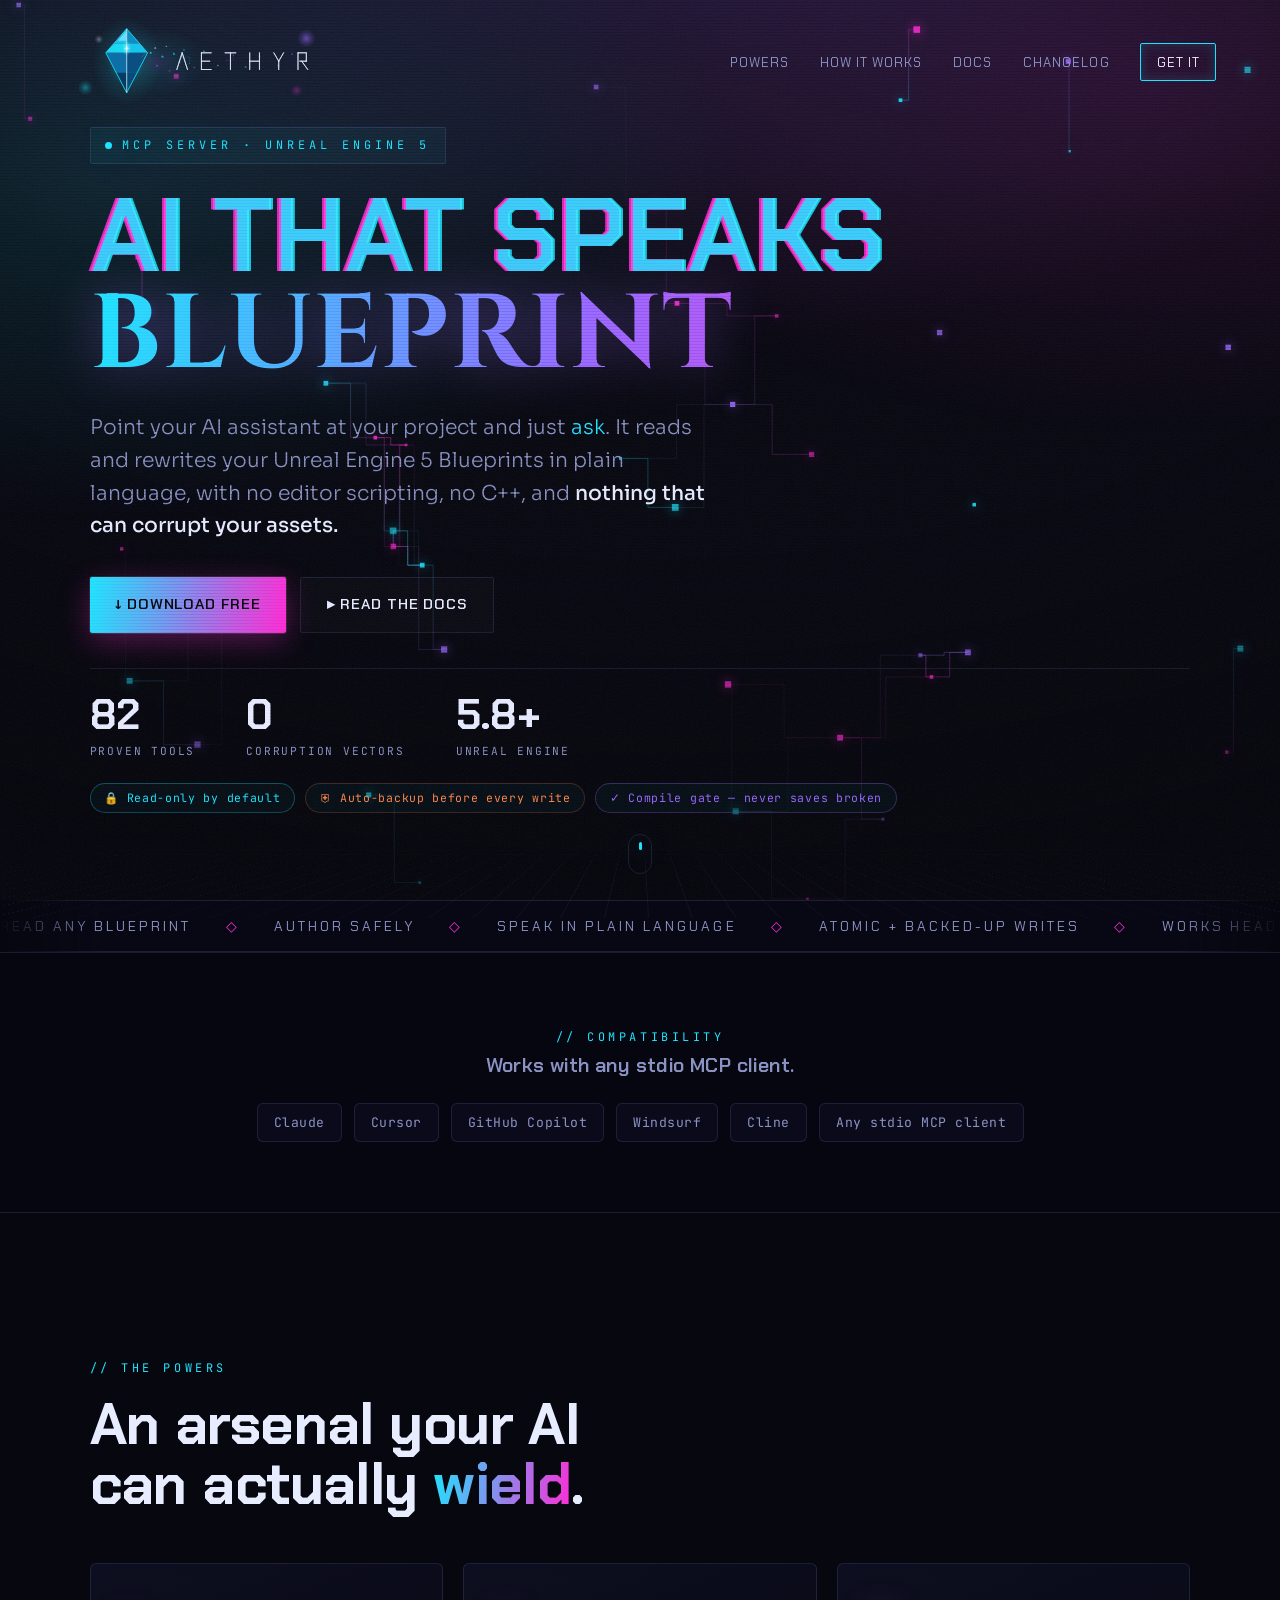
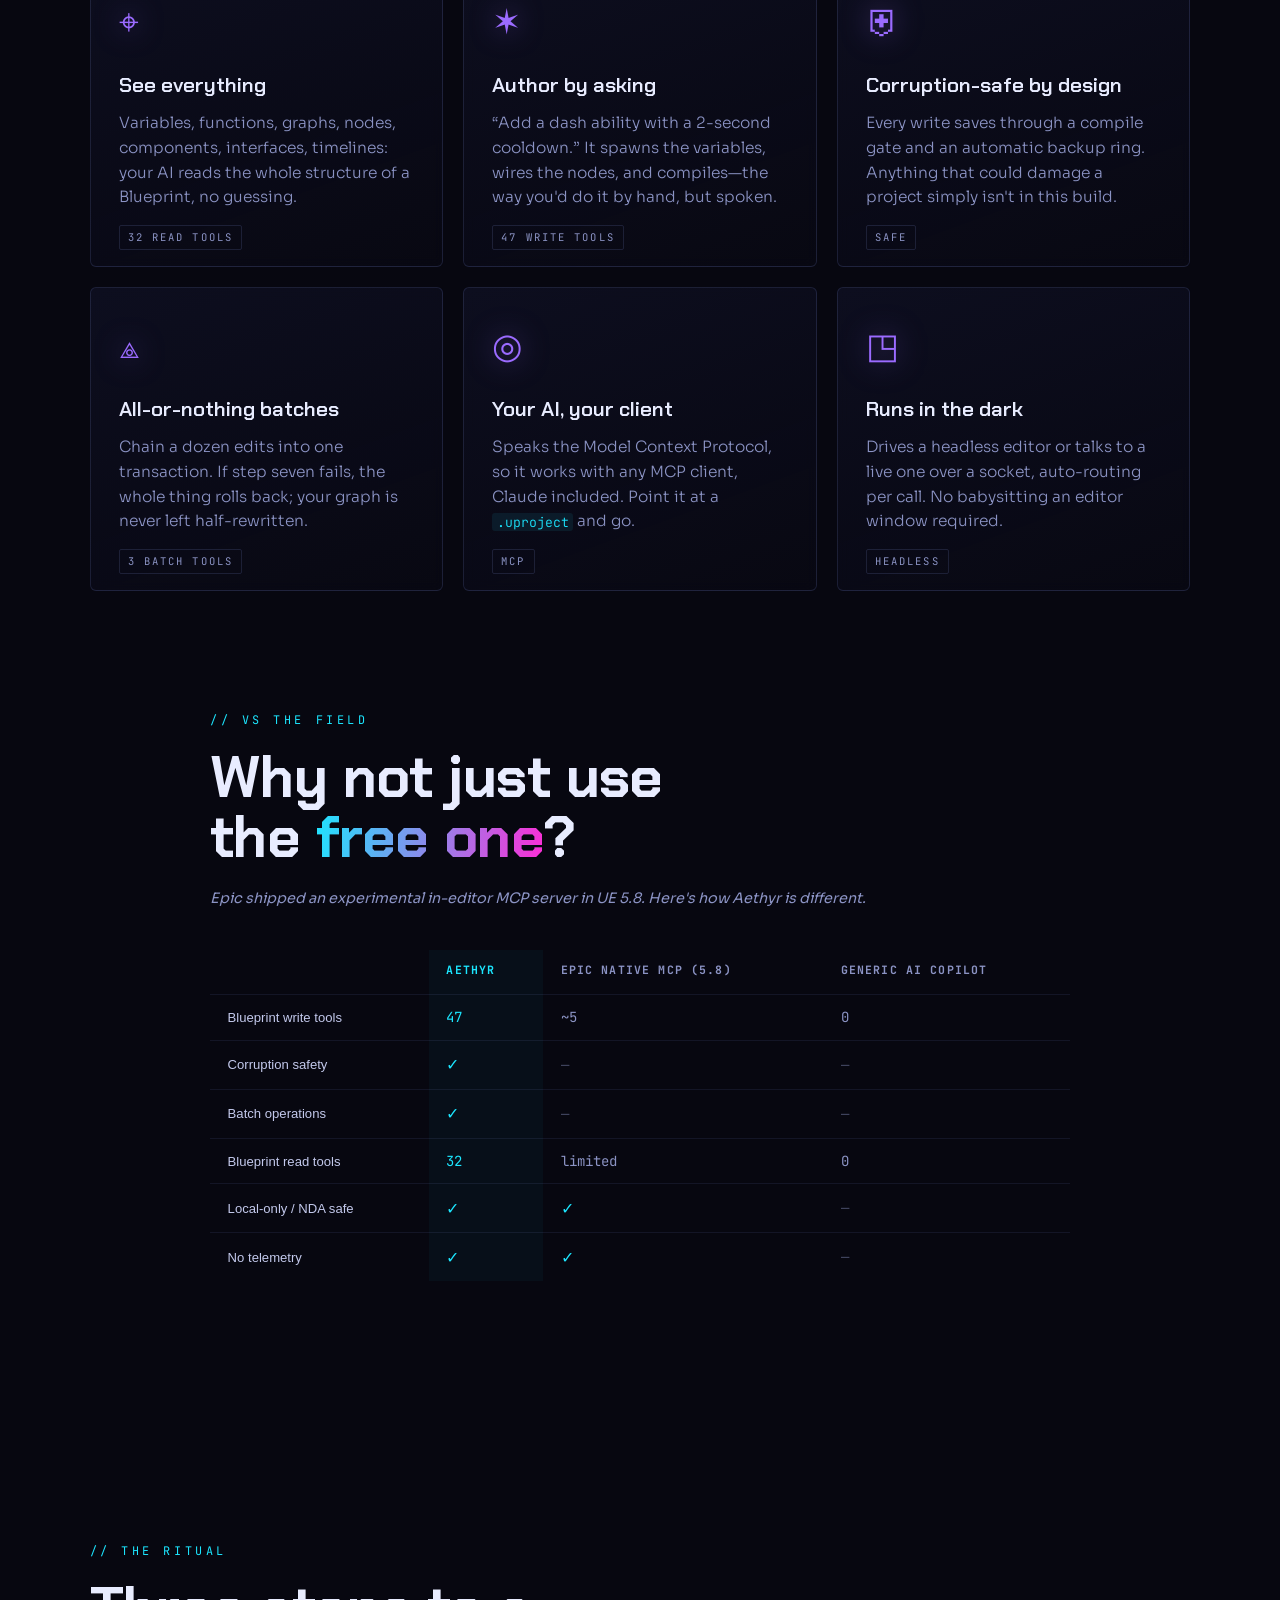
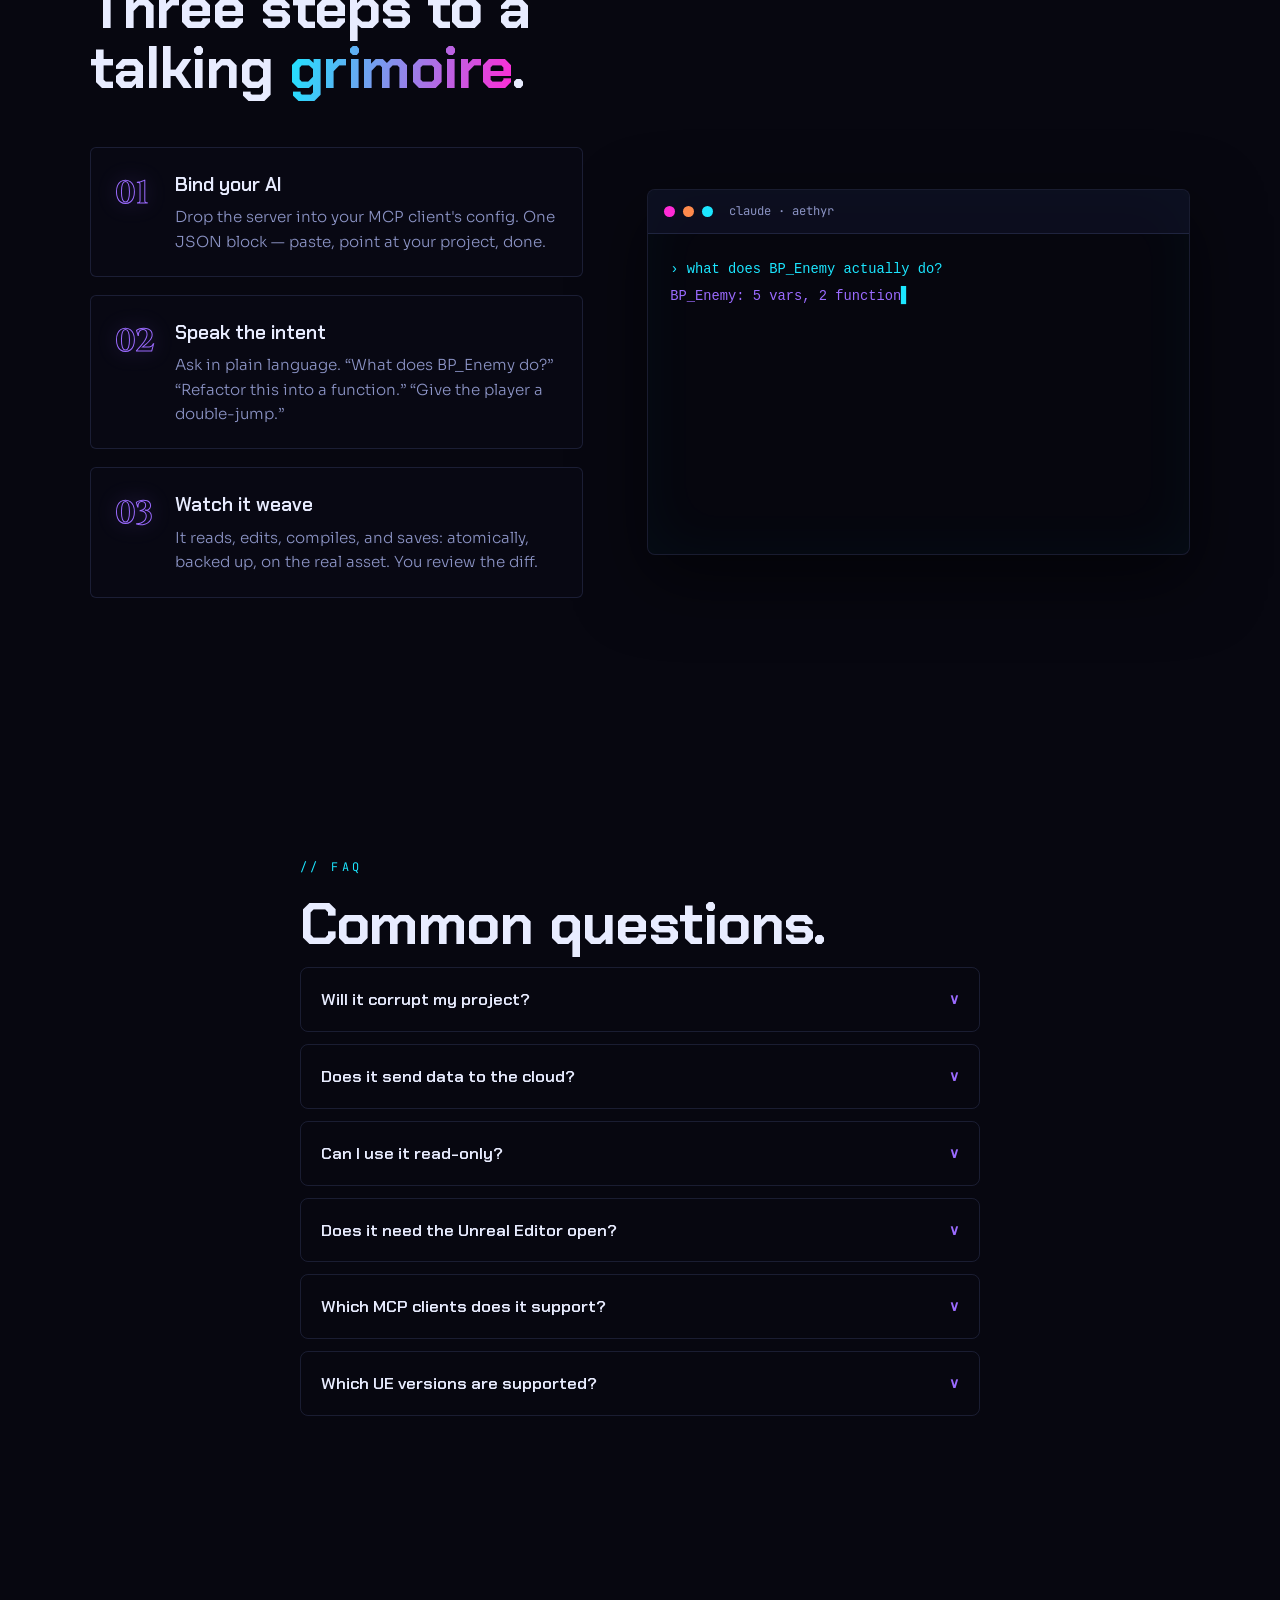
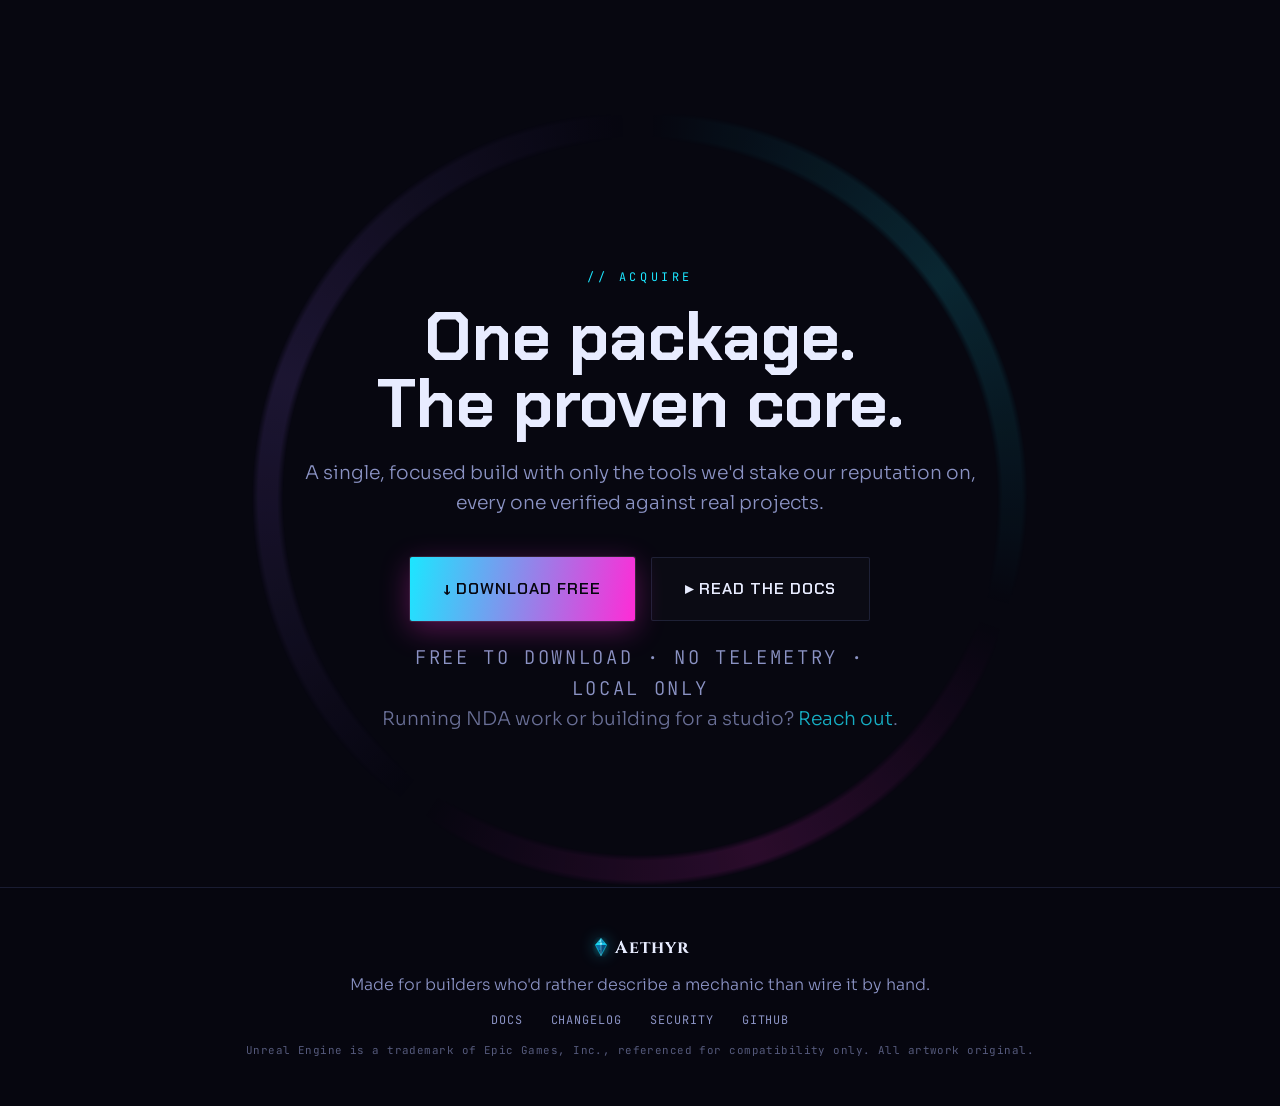
==== commit a1aa5dea: "feat: add comparison table, studio CTA, remove divider lines" ====
--- a/index.html
+++ b/index.html
@@ -169,6 +169,10 @@
     <div class="card-grid" id="features-grid"></div>
   </section>
 
+  <section class="compare-section" id="compare">
+    <div class="compare-inner reveal-up" id="compare-inner"></div>
+  </section>
+
   <section class="flow" id="flow">
     <div class="section-head reveal-up" id="flow-head"></div>
     <div class="flow-wrap">
--- a/css/styles.css
+++ b/css/styles.css
@@ -66,7 +66,7 @@
 }
 @keyframes grid-drift{to{background-position:0 44px,44px 0}}
 .scanlines{
-  z-index:7;opacity:.45;mix-blend-mode:overlay;
+  z-index:7;opacity:.30;mix-blend-mode:overlay;
   background:repeating-linear-gradient(0deg,rgba(0,0,0,.5) 0 1px,transparent 1px 3px);
   animation:scan 7s linear infinite;
 }
@@ -257,7 +257,7 @@
   border:1px solid var(--line);padding:.2rem .5rem;border-radius:2px}
 
 /* ---- flow ---- */
-.flow{position:relative;z-index:5}
+.flow{position:relative;z-index:5;padding-bottom:clamp(60px,9vw,120px)}
 .flow-wrap{max-width:1320px;margin:0 auto;padding:48px clamp(20px,7vw,120px) 0;
   display:grid;grid-template-columns:1fr 1.1fr;gap:clamp(28px,5vw,64px);align-items:center}
 .steps{list-style:none;display:flex;flex-direction:column;gap:18px}
@@ -314,37 +314,40 @@
 .foot-mark{width:20px;height:20px;vertical-align:-4px;
   filter:drop-shadow(0 0 8px rgba(28,230,255,.45))}
 .foot-note{color:var(--ink-dim);margin:.6rem 0;font-weight:300}
-.foot-legal{font-family:var(--f-mono);font-size:.68rem;color:#5a608a;letter-spacing:.04em}
+.foot-legal{font-family:var(--f-mono);font-size:.68rem;color:var(--ink-dim);opacity:.6;letter-spacing:.04em}
 
 /* ---- brand lockup micro-animation ----
    Cheap (small SVG), so it stays on for mobile; the global
    prefers-reduced-motion:reduce rule below turns it off when requested.
    Every keyframe returns to its 0% state so each loop is seamless. */
 @media (prefers-reduced-motion: no-preference){
-  .brand-lockup{animation:aethyr-breathe 6s var(--ease) infinite}
-  @keyframes aethyr-breathe{0%,100%{opacity:.94}50%{opacity:1}}
+  .brand-lockup{animation:aethyr-breathe 5s var(--ease) infinite}
+  @keyframes aethyr-breathe{0%,100%{opacity:.78}50%{opacity:1}}
 
   .brand-lockup .xtl-core{transform-box:fill-box;transform-origin:center;
-    animation:xtl-core-breathe 6.5s var(--ease) infinite}
-  @keyframes xtl-core-breathe{0%,100%{opacity:.78}50%{opacity:1}}
-
-  .xtl-glint-violet{animation:xtl-glint 5.5s var(--ease) infinite}
-  .xtl-glint-magenta{animation:xtl-glint 5.5s var(--ease) .9s infinite}
-  .xtl-glint-ember{animation:xtl-glint 5.5s var(--ease) 1.8s infinite}
-  @keyframes xtl-glint{0%,100%{opacity:.40}50%{opacity:.84}}
-
-  .brand-lockup .xtl-shard{animation:xtl-twinkle 7s ease-in-out infinite}
-  .brand-lockup .xtl-shard:nth-child(3n){animation-duration:8.5s;animation-delay:1.2s}
-  .brand-lockup .xtl-shard:nth-child(3n+1){animation-duration:6s;animation-delay:.6s}
+    animation:xtl-core-breathe 5.5s var(--ease) infinite}
+  @keyframes xtl-core-breathe{
+    0%,100%{opacity:.55;transform:scale(.88)}
+    50%{opacity:1;transform:scale(1.12)}}
+
+  .xtl-glint-violet{animation:xtl-glint 4.5s var(--ease) infinite}
+  .xtl-glint-magenta{animation:xtl-glint 4.5s var(--ease) .8s infinite}
+  .xtl-glint-ember{animation:xtl-glint 4.5s var(--ease) 1.6s infinite}
+  @keyframes xtl-glint{
+    0%,100%{opacity:.04}
+    40%,60%{opacity:.94}}
+
+  .brand-lockup .xtl-shard{animation:xtl-twinkle 6s ease-in-out infinite}
+  .brand-lockup .xtl-shard:nth-child(3n){animation-duration:7.5s;animation-delay:1.2s}
+  .brand-lockup .xtl-shard:nth-child(3n+1){animation-duration:5s;animation-delay:.6s}
   @keyframes xtl-twinkle{
     0%,100%{opacity:var(--o,.6);transform:translateX(0)}
-    50%{opacity:calc(var(--o,.6)*.75);transform:translateX(1.5px)}}
+    50%{opacity:calc(var(--o,.6)*.38);transform:translateX(2.5px)}}
 }
 
 /* ---- responsive ---- */
 @media(max-width:860px){
   .flow-wrap{grid-template-columns:1fr}
-  .nav-links a:not(.nav-cta){display:none}
 }
 /* mobile: drop the GPU-heavy compositing layers (full-screen blend-mode overlays)
    and the drifting canvas so the page renders smoothly on phones. The static
@@ -378,28 +381,38 @@
 .clients-list{display:flex;flex-wrap:wrap;justify-content:center;gap:12px}
 .client-chip{font-family:var(--f-mono);font-size:.82rem;letter-spacing:.04em;
   color:var(--ink-dim);border:1px solid var(--line);border-radius:6px;padding:.5rem 1rem;
-  background:rgba(20,22,46,.35)}
+  background:rgba(20,22,46,.35);cursor:default}
 .client-chip small{font-size:.7rem;color:var(--ink-dim);opacity:.65;margin-left:.3rem}
 
-/* ---- config snippet section ---- */
-.snippet-section{position:relative;z-index:5;max-width:1320px;margin:0 auto;
-  padding:0 clamp(20px,7vw,120px) 0;
-  border-top:1px solid var(--line)}
-.snippet-caption{color:var(--ink-dim);font-weight:300;max-width:52ch;margin:.5rem 0 0}
-.snippet-wrap{position:relative;margin-top:1.8rem}
-.snippet-code{background:rgba(5,5,12,.9);border:1px solid rgba(28,230,255,.22);border-radius:10px;
-  padding:22px 24px;overflow-x:auto;font-family:var(--f-mono);font-size:.88rem;
-  line-height:1.75;color:var(--ink-2)}
-.copy-btn{position:absolute;top:12px;right:12px;font-family:var(--f-mono);font-size:.72rem;
-  letter-spacing:.06em;color:var(--ink-dim);background:rgba(20,22,46,.8);
-  border:1px solid var(--line);border-radius:6px;padding:.35rem .8rem;cursor:pointer;
-  transition:color .2s,border-color .2s,background .2s}
-.copy-btn:hover{color:var(--cyan);border-color:rgba(28,230,255,.3);background:rgba(28,230,255,.06)}
+/* ---- compare section ---- */
+.compare-section{position:relative;z-index:5;padding:clamp(60px,9vw,120px) clamp(20px,7vw,120px)}
+.compare-inner{max-width:860px;margin:0 auto}
+.compare-inner .section-head{padding:0;max-width:none}
+.compare-note{color:var(--ink-dim);font-size:.9rem;margin:1.2rem 0 2.5rem;line-height:1.6;
+  font-style:italic}
+.compare-scroll{overflow-x:auto;-webkit-overflow-scrolling:touch;border-radius:8px}
+.compare-table{width:100%;border-collapse:collapse;font-size:.875rem;min-width:520px}
+.compare-table th,.compare-table td{padding:.7rem 1.1rem;text-align:left;
+  border-bottom:1px solid rgba(130,150,230,.1)}
+.compare-table thead th{font-family:var(--f-mono);font-size:.72rem;letter-spacing:.1em;
+  text-transform:uppercase;color:var(--ink-dim);padding-bottom:.9rem}
+.compare-table thead th.col-aethyr{color:var(--cyan)}
+.compare-table .col-aethyr{background:rgba(28,230,255,.04)}
+.compare-table tbody tr:last-child td{border-bottom:none}
+.compare-table tbody tr:hover td{background:rgba(255,255,255,.02)}
+.compare-table .feat-name{color:var(--ink-2);font-weight:500;
+  font-family:var(--f-display);font-size:.82rem}
+.cmp-yes{color:var(--cyan);font-family:var(--f-mono);font-size:1rem}
+.cmp-no{color:var(--ink-dim);opacity:.45;font-family:var(--f-mono)}
+.cmp-val{font-family:var(--f-mono);color:var(--ink-dim)}
+.compare-table .col-aethyr .cmp-val{color:var(--cyan)}
+.studio-line{font-size:.85rem;color:var(--ink-dim);margin-top:.6rem;opacity:.75}
+.studio-line a{color:var(--cyan);text-decoration:none;transition:opacity .2s}
+.studio-line a:hover{opacity:.7}
 
 /* ---- FAQ section ---- */
 .faq-section{position:relative;z-index:5;max-width:860px;margin:0 auto;
-  padding:0 clamp(20px,7vw,120px) clamp(70px,11vw,140px);
-  border-top:1px solid var(--line)}
+  padding:0 clamp(20px,7vw,120px) clamp(70px,11vw,140px)}
 .faq-section .section-head{padding-left:0;padding-right:0;max-width:none}
 .faq-item{border:1px solid var(--line);border-radius:8px;margin:.75rem 0;overflow:hidden;
   transition:border-color .2s}
@@ -424,12 +437,10 @@
 /* new-section mobile */
 @media(max-width:640px){
   .scroll-cue{ display:none }
-  .copy-btn{ position:static; display:block; margin:0 0 10px auto }
   .trust-badge{ font-size:.65rem; padding:.25rem .6rem }
   .client-chip{ font-size:.75rem; padding:.35rem .75rem }
   .foot-links{ gap:.75rem }
-  .snippet-section{ padding-block: clamp(40px,8vw,80px) }
-  .faq-section{ padding-block: clamp(40px,8vw,80px) }
+  .faq-section{ padding-block-end: clamp(40px,8vw,80px) }
 }
 @media(max-width:480px){
   .clients-list{ gap:.5rem }
